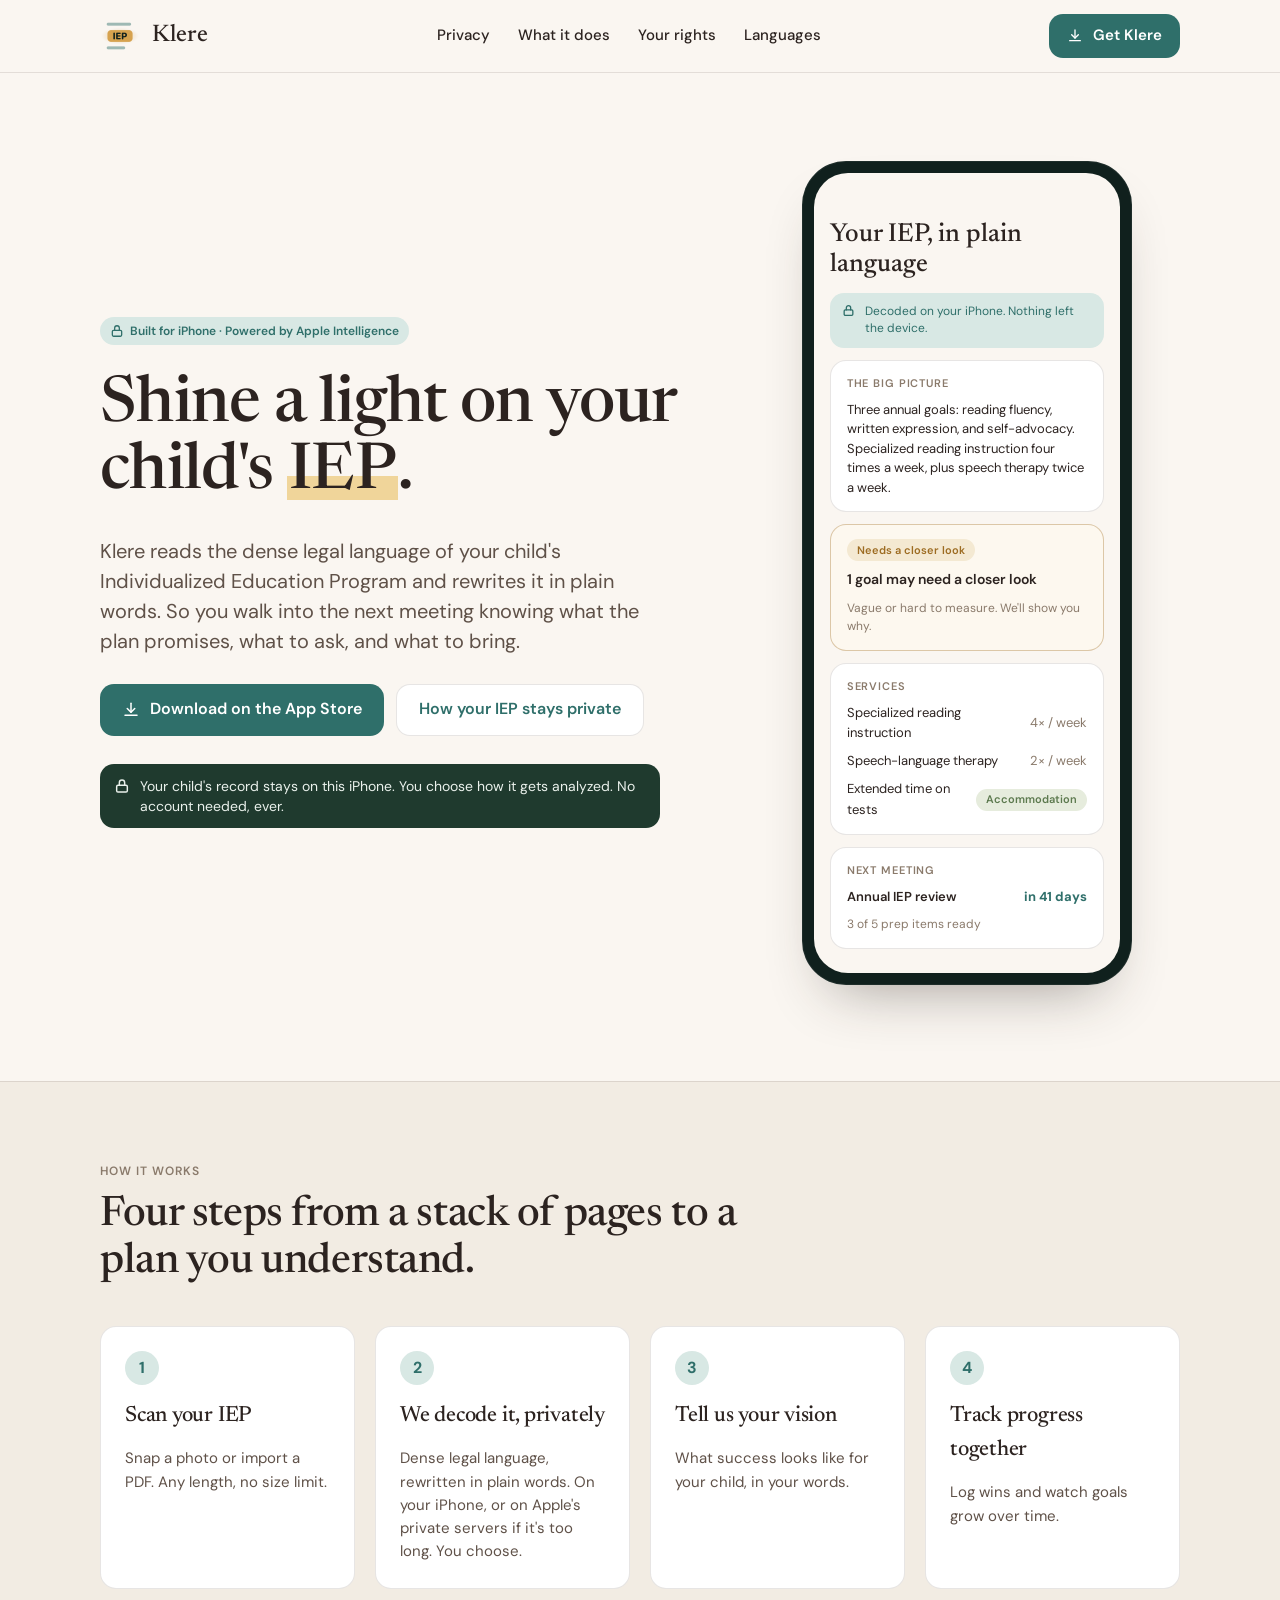
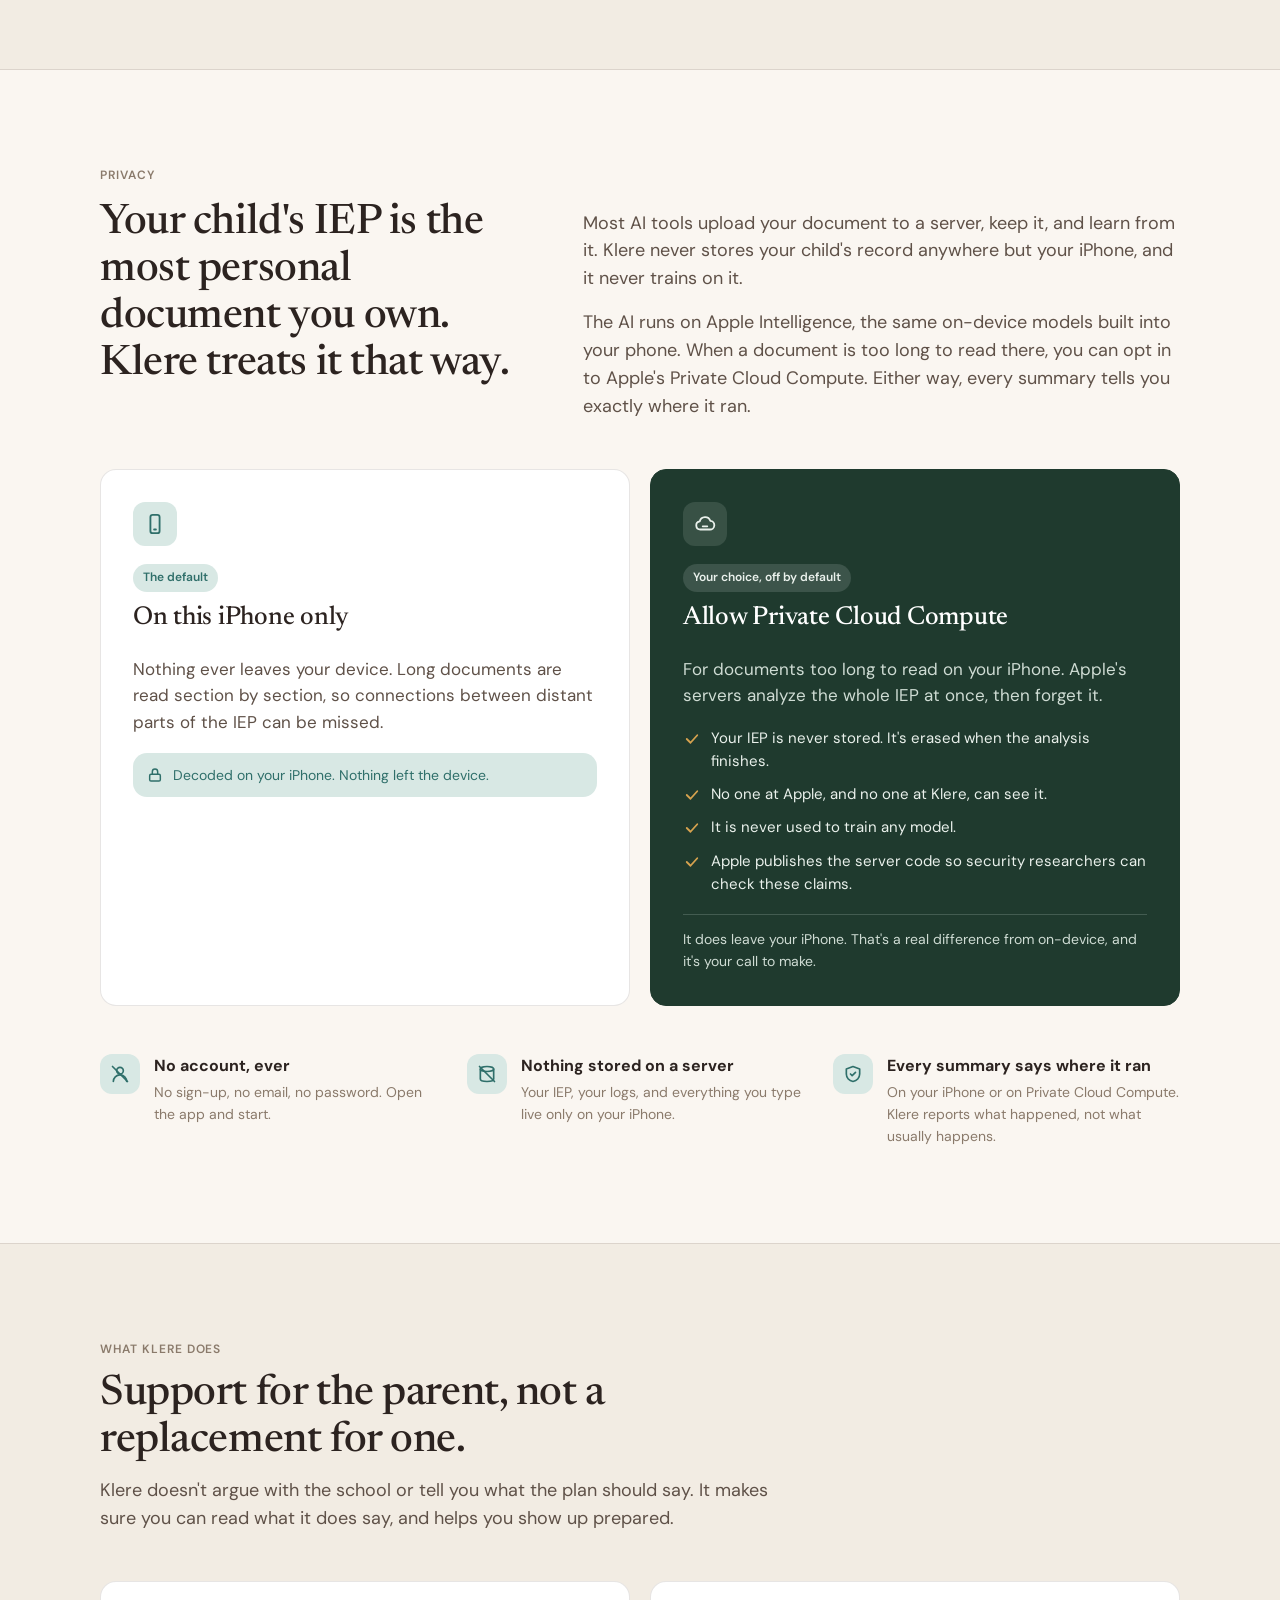
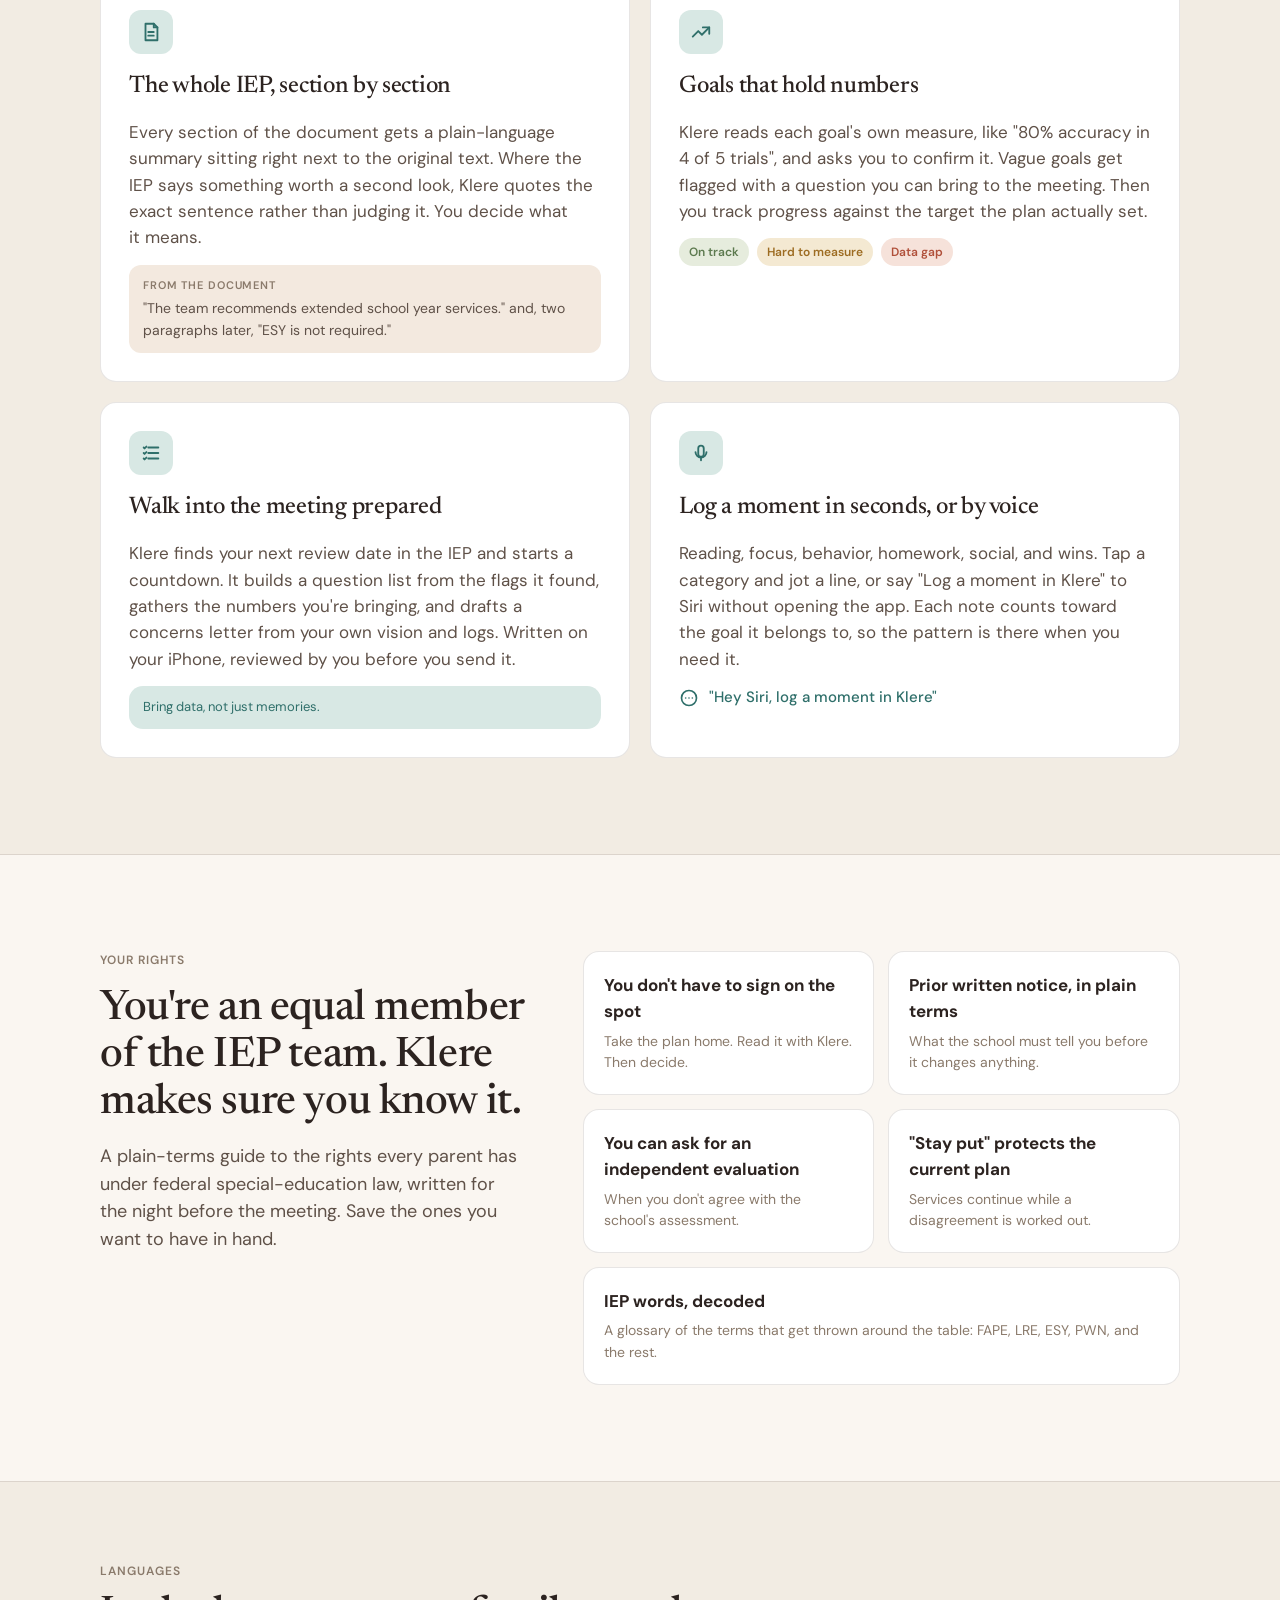
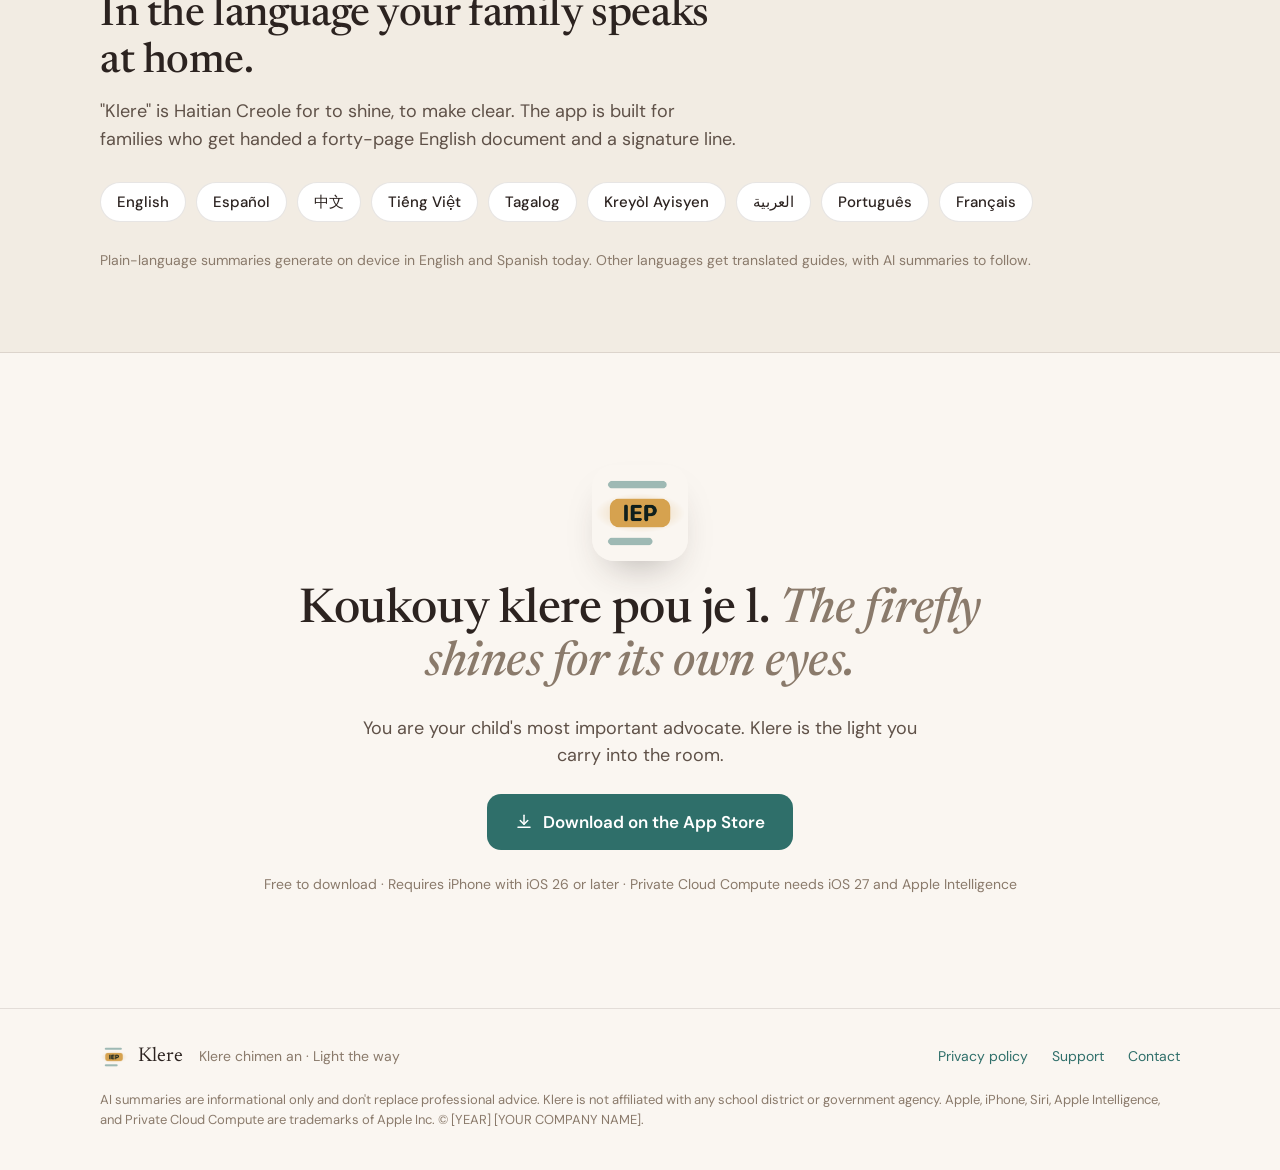
==== index.html @ d08fa784 "Klere landing page: static marketing site Desktop and phone layouts from the design canvas, built on" ====
<!doctype html>
<html lang="en">
<head>
  <meta charset="utf-8">
  <meta name="viewport" content="width=device-width, initial-scale=1">
  <title>Klere · Shine a light on your child's IEP</title>
  <meta name="description" content="Klere reads your child's IEP and rewrites it in plain words, privately, on your iPhone with Apple Intelligence. No account, nothing stored on a server.">
  <meta property="og:title" content="Klere · Shine a light on your child's IEP">
  <meta property="og:description" content="Your child's IEP in plain language, decoded privately on your iPhone.">
  <meta property="og:image" content="assets/klere-icon-1024.png">
  <link rel="icon" href="assets/klere-icon.png">
  <link rel="apple-touch-icon" href="assets/klere-icon-1024.png">
  <link rel="preconnect" href="https://fonts.googleapis.com">
  <link rel="preconnect" href="https://fonts.gstatic.com" crossorigin>
  <link rel="stylesheet" href="https://fonts.googleapis.com/css2?family=Newsreader:opsz,wght@6..72,400;6..72,500;6..72,600&family=DM+Sans:opsz,wght@9..40,400;9..40,500;9..40,600;9..40,700&display=swap">
  <link rel="stylesheet" href="styles.css">
</head>
<body>
<div style="background: #faf6f1; min-height: 100%;">

  <!-- NAV -->
  <header style="border-bottom: 1px solid rgba(58,45,35,0.12); background: #faf6f1;">
    <div class="wrap" style="display: flex; align-items: center; justify-content: space-between; height: 72px;">
      <div style="display: flex; align-items: center; gap: 12px;">
        <img src="assets/klere-icon.png" alt="Klere app icon" style="width: 40px; height: 40px; border-radius: 10px;">
        <span style="font-family: 'Newsreader', Georgia, serif; font-size: 24px; font-weight: 500; color: #2c2320;">Klere</span>
      </div>
      <nav class="nav-links">
        <a href="#privacy" style="color: #2c2320;">Privacy</a>
        <a href="#features" style="color: #2c2320;">What it does</a>
        <a href="#rights" style="color: #2c2320;">Your rights</a>
        <a href="#languages" style="color: #2c2320;">Languages</a>
      </nav>
      <a href="[APP STORE LINK]" class="btn btn-primary" style="height: 44px; padding: 0 18px; font-size: 15px;">
        <svg width="16" height="16" viewBox="0 0 24 24" fill="none" stroke="currentColor" stroke-width="2" stroke-linecap="round" stroke-linejoin="round"><path d="M12 3v12"></path><path d="M7 10l5 5 5-5"></path><path d="M4 19h16"></path></svg>
        Get Klere
      </a>
    </div>
  </header>

  <!-- HERO -->
  <section style="padding: 88px 0 96px;">
    <div class="wrap hero-grid">
      <div style="display: flex; flex-direction: column; gap: 28px;">
        <span class="chip chip-accent" style="align-self: flex-start;">
          <svg width="14" height="14" viewBox="0 0 24 24" fill="none" stroke="currentColor" stroke-width="2.2" stroke-linecap="round" stroke-linejoin="round"><rect x="4" y="11" width="16" height="10" rx="2"></rect><path d="M8 11V7a4 4 0 0 1 8 0v4"></path></svg>
          Built for iPhone · Powered by Apple Intelligence
        </span>
        <h1 class="hero-title" style="font-size: 64px; line-height: 1.05; color: #2c2320;">Shine a light on your child's <span class="hl">IEP</span>.</h1>
        <p style="font-size: 20px; line-height: 1.5; color: #5f5148; max-width: 560px;">Klere reads the dense legal language of your child's Individualized Education Program and rewrites it in plain words. So you walk into the next meeting knowing what the plan promises, what to ask, and what to bring.</p>
        <div class="hero-actions" style="display: flex; gap: 12px; align-items: center; flex-wrap: wrap;">
          <a href="[APP STORE LINK]" class="btn btn-primary">
            <svg width="18" height="18" viewBox="0 0 24 24" fill="none" stroke="currentColor" stroke-width="2" stroke-linecap="round" stroke-linejoin="round"><path d="M12 3v12"></path><path d="M7 10l5 5 5-5"></path><path d="M4 19h16"></path></svg>
            Download on the App Store
          </a>
          <a href="#privacy" class="btn btn-secondary">How your IEP stays private</a>
        </div>
        <div class="banner banner-solid" style="max-width: 560px;">
          <svg width="16" height="16" viewBox="0 0 24 24" fill="none" stroke="currentColor" stroke-width="2.2" stroke-linecap="round" stroke-linejoin="round" style="flex: none; margin-top: 2px;"><rect x="4" y="11" width="16" height="10" rx="2"></rect><path d="M8 11V7a4 4 0 0 1 8 0v4"></path></svg>
          <span>Your child's record stays on this iPhone. You choose how it gets analyzed. No account needed, ever.</span>
        </div>
      </div>

      <!-- Phone mock: the Summary screen -->
      <div style="display: flex; justify-content: center;">
        <div class="phone">
          <div class="screen">
            <div style="font-family: 'Newsreader', Georgia, serif; font-size: 26px; font-weight: 500; line-height: 1.15; color: #2c2320;">Your IEP, in plain language</div>
            <div class="banner banner-tint" style="font-size: 12px; padding: 10px 12px;">
              <svg width="13" height="13" viewBox="0 0 24 24" fill="none" stroke="currentColor" stroke-width="2.4" stroke-linecap="round" stroke-linejoin="round" style="flex: none; margin-top: 1px;"><rect x="4" y="11" width="16" height="10" rx="2"></rect><path d="M8 11V7a4 4 0 0 1 8 0v4"></path></svg>
              <span>Decoded on your iPhone. Nothing left the device.</span>
            </div>
            <div class="appcard">
              <div class="apphead">THE BIG PICTURE</div>
              <div style="font-size: 13px; line-height: 1.5; color: #2c2320;">Three annual goals: reading fluency, written expression, and self-advocacy. Specialized reading instruction four times a week, plus speech therapy twice a week.</div>
            </div>
            <div class="appcard" style="border-color: rgba(157,108,34,0.35); background: #fdf8ef;">
              <div style="display: flex; align-items: center; gap: 8px;">
                <span class="chip chip-warn" style="height: 22px; font-size: 11px;">Needs a closer look</span>
              </div>
              <div style="font-size: 14px; font-weight: 600; color: #2c2320;">1 goal may need a closer look</div>
              <div style="font-size: 12px; color: #8a7a6b;">Vague or hard to measure. We'll show you why.</div>
            </div>
            <div class="appcard">
              <div class="apphead">SERVICES</div>
              <div class="row"><span>Specialized reading instruction</span><span style="color: #8a7a6b; white-space: nowrap;">4× / week</span></div>
              <div class="row"><span>Speech-language therapy</span><span style="color: #8a7a6b; white-space: nowrap;">2× / week</span></div>
              <div class="row"><span>Extended time on tests</span><span class="chip chip-success" style="height: 22px; font-size: 11px;">Accommodation</span></div>
            </div>
            <div class="appcard">
              <div class="apphead">NEXT MEETING</div>
              <div class="row"><span style="font-weight: 600;">Annual IEP review</span><span style="font-family: 'DM Sans', sans-serif; font-weight: 700; color: #2f6f6a;">in 41 days</span></div>
              <div style="font-size: 12px; color: #8a7a6b;">3 of 5 prep items ready</div>
            </div>
          </div>
        </div>
      </div>
    </div>
  </section>

  <!-- HOW IT WORKS -->
  <section style="padding: 80px 0; background: #f2ece3; border-top: 1px solid rgba(58,45,35,0.12); border-bottom: 1px solid rgba(58,45,35,0.12);">
    <div class="wrap" style="display: flex; flex-direction: column; gap: 40px;">
      <div style="display: flex; flex-direction: column; gap: 12px; max-width: 640px;">
        <span class="eyebrow">How it works</span>
        <h2 class="section-title" style="font-size: 42px; line-height: 1.12;">Four steps from a stack of pages to a plan you understand.</h2>
      </div>
      <div class="grid-4">
        <div class="card" style="display: flex; flex-direction: column; gap: 14px;">
          <div style="width: 34px; height: 34px; border-radius: 999px; background: #d8e8e4; color: #2f6f6a; display: flex; align-items: center; justify-content: center; font-weight: 700; font-size: 16px;">1</div>
          <h3 style="font-size: 22px;">Scan your IEP</h3>
          <p style="font-size: 15px; color: #5f5148;">Snap a photo or import a PDF. Any length, no size limit.</p>
        </div>
        <div class="card" style="display: flex; flex-direction: column; gap: 14px;">
          <div style="width: 34px; height: 34px; border-radius: 999px; background: #d8e8e4; color: #2f6f6a; display: flex; align-items: center; justify-content: center; font-weight: 700; font-size: 16px;">2</div>
          <h3 style="font-size: 22px;">We decode it, privately</h3>
          <p style="font-size: 15px; color: #5f5148;">Dense legal language, rewritten in plain words. On your iPhone, or on Apple's private servers if it's too long. You choose.</p>
        </div>
        <div class="card" style="display: flex; flex-direction: column; gap: 14px;">
          <div style="width: 34px; height: 34px; border-radius: 999px; background: #d8e8e4; color: #2f6f6a; display: flex; align-items: center; justify-content: center; font-weight: 700; font-size: 16px;">3</div>
          <h3 style="font-size: 22px;">Tell us your vision</h3>
          <p style="font-size: 15px; color: #5f5148;">What success looks like for your child, in your words.</p>
        </div>
        <div class="card" style="display: flex; flex-direction: column; gap: 14px;">
          <div style="width: 34px; height: 34px; border-radius: 999px; background: #d8e8e4; color: #2f6f6a; display: flex; align-items: center; justify-content: center; font-weight: 700; font-size: 16px;">4</div>
          <h3 style="font-size: 22px;">Track progress together</h3>
          <p style="font-size: 15px; color: #5f5148;">Log wins and watch goals grow over time.</p>
        </div>
      </div>
    </div>
  </section>

  <!-- PRIVACY -->
  <section id="privacy" style="padding: 96px 0;">
    <div class="wrap" style="display: flex; flex-direction: column; gap: 48px;">
      <div class="split">
        <div style="display: flex; flex-direction: column; gap: 16px;">
          <span class="eyebrow">Privacy</span>
          <h2 class="section-title" style="font-size: 42px; line-height: 1.12;">Your child's IEP is the most personal document you own. Klere treats it that way.</h2>
        </div>
        <div style="display: flex; flex-direction: column; gap: 16px; font-size: 18px; color: #5f5148; padding-top: 44px;">
          <p>Most AI tools upload your document to a server, keep it, and learn from it. Klere never stores your child's record anywhere but your iPhone, and it never trains on it.</p>
          <p>The AI runs on Apple Intelligence, the same on-device models built into your phone. When a document is too long to read there, you can opt in to Apple's Private Cloud Compute. Either way, every summary tells you exactly where it ran.</p>
        </div>
      </div>

      <div class="grid-2">
        <div class="card" style="padding: 32px; display: flex; flex-direction: column; gap: 18px;">
          <div class="icon-tile">
            <svg width="22" height="22" viewBox="0 0 24 24" fill="none" stroke="currentColor" stroke-width="2" stroke-linecap="round" stroke-linejoin="round"><rect x="7" y="2" width="10" height="20" rx="2.5"></rect><path d="M11 18h2"></path></svg>
          </div>
          <div style="display: flex; flex-direction: column; gap: 6px;">
            <span class="chip chip-accent" style="align-self: flex-start;">The default</span>
            <h3 style="font-size: 26px;">On this iPhone only</h3>
          </div>
          <p style="color: #5f5148;">Nothing ever leaves your device. Long documents are read section by section, so connections between distant parts of the IEP can be missed.</p>
          <div class="banner banner-tint">
            <svg width="16" height="16" viewBox="0 0 24 24" fill="none" stroke="currentColor" stroke-width="2.2" stroke-linecap="round" stroke-linejoin="round" style="flex: none; margin-top: 2px;"><rect x="4" y="11" width="16" height="10" rx="2"></rect><path d="M8 11V7a4 4 0 0 1 8 0v4"></path></svg>
            <span>Decoded on your iPhone. Nothing left the device.</span>
          </div>
        </div>

        <div class="card" style="padding: 32px; display: flex; flex-direction: column; gap: 18px; background: #1f3a2e; border-color: #1f3a2e; color: #eaf1ec;">
          <div class="icon-tile" style="background: rgba(234,241,236,0.12); color: #eaf1ec;">
            <svg width="22" height="22" viewBox="0 0 24 24" fill="none" stroke="currentColor" stroke-width="2" stroke-linecap="round" stroke-linejoin="round"><path d="M7 18a4.5 4.5 0 0 1-.7-8.95A6 6 0 0 1 17.8 8.5 4 4 0 0 1 17 18H7z"></path><path d="M9.5 14.5h5"></path></svg>
          </div>
          <div style="display: flex; flex-direction: column; gap: 6px;">
            <span class="chip" style="align-self: flex-start; background: rgba(234,241,236,0.14); color: #eaf1ec;">Your choice, off by default</span>
            <h3 style="font-size: 26px; color: #ffffff;">Allow Private Cloud Compute</h3>
          </div>
          <p style="color: #cfdcd4;">For documents too long to read on your iPhone. Apple's servers analyze the whole IEP at once, then forget it.</p>
          <ul style="margin: 0; padding: 0; list-style: none; display: flex; flex-direction: column; gap: 10px; font-size: 15px; color: #eaf1ec;">
            <li style="display: flex; gap: 10px; align-items: flex-start;"><svg width="18" height="18" viewBox="0 0 24 24" fill="none" stroke="#d6a24f" stroke-width="2.4" stroke-linecap="round" stroke-linejoin="round" style="flex: none; margin-top: 3px;"><path d="M5 12l5 5 9-10"></path></svg><span>Your IEP is never stored. It's erased when the analysis finishes.</span></li>
            <li style="display: flex; gap: 10px; align-items: flex-start;"><svg width="18" height="18" viewBox="0 0 24 24" fill="none" stroke="#d6a24f" stroke-width="2.4" stroke-linecap="round" stroke-linejoin="round" style="flex: none; margin-top: 3px;"><path d="M5 12l5 5 9-10"></path></svg><span>No one at Apple, and no one at Klere, can see it.</span></li>
            <li style="display: flex; gap: 10px; align-items: flex-start;"><svg width="18" height="18" viewBox="0 0 24 24" fill="none" stroke="#d6a24f" stroke-width="2.4" stroke-linecap="round" stroke-linejoin="round" style="flex: none; margin-top: 3px;"><path d="M5 12l5 5 9-10"></path></svg><span>It is never used to train any model.</span></li>
            <li style="display: flex; gap: 10px; align-items: flex-start;"><svg width="18" height="18" viewBox="0 0 24 24" fill="none" stroke="#d6a24f" stroke-width="2.4" stroke-linecap="round" stroke-linejoin="round" style="flex: none; margin-top: 3px;"><path d="M5 12l5 5 9-10"></path></svg><span>Apple publishes the server code so security researchers can check these claims.</span></li>
          </ul>
          <p style="font-size: 14px; color: #cfdcd4; border-top: 1px solid rgba(234,241,236,0.18); padding-top: 14px;">It does leave your iPhone. That's a real difference from on-device, and it's your call to make.</p>
        </div>
      </div>

      <div class="grid-3">
        <div style="display: flex; gap: 14px; align-items: flex-start;">
          <div class="icon-tile" style="width: 40px; height: 40px;">
            <svg width="20" height="20" viewBox="0 0 24 24" fill="none" stroke="currentColor" stroke-width="2" stroke-linecap="round" stroke-linejoin="round"><circle cx="12" cy="8" r="4"></circle><path d="M4 21a8 8 0 0 1 16 0"></path><path d="M3 3l18 18"></path></svg>
          </div>
          <div style="display: flex; flex-direction: column; gap: 4px;">
            <strong style="font-size: 16px;">No account, ever</strong>
            <span class="fine">No sign-up, no email, no password. Open the app and start.</span>
          </div>
        </div>
        <div style="display: flex; gap: 14px; align-items: flex-start;">
          <div class="icon-tile" style="width: 40px; height: 40px;">
            <svg width="20" height="20" viewBox="0 0 24 24" fill="none" stroke="currentColor" stroke-width="2" stroke-linecap="round" stroke-linejoin="round"><ellipse cx="12" cy="6" rx="8" ry="3"></ellipse><path d="M4 6v12c0 1.7 3.6 3 8 3s8-1.3 8-3V6"></path><path d="M3 3l18 18"></path></svg>
          </div>
          <div style="display: flex; flex-direction: column; gap: 4px;">
            <strong style="font-size: 16px;">Nothing stored on a server</strong>
            <span class="fine">Your IEP, your logs, and everything you type live only on your iPhone.</span>
          </div>
        </div>
        <div style="display: flex; gap: 14px; align-items: flex-start;">
          <div class="icon-tile" style="width: 40px; height: 40px;">
            <svg width="20" height="20" viewBox="0 0 24 24" fill="none" stroke="currentColor" stroke-width="2" stroke-linecap="round" stroke-linejoin="round"><path d="M12 3l8 3v6c0 4.5-3.5 8-8 9-4.5-1-8-4.5-8-9V6l8-3z"></path><path d="M9 12l2 2 4-4"></path></svg>
          </div>
          <div style="display: flex; flex-direction: column; gap: 4px;">
            <strong style="font-size: 16px;">Every summary says where it ran</strong>
            <span class="fine">On your iPhone or on Private Cloud Compute. Klere reports what happened, not what usually happens.</span>
          </div>
        </div>
      </div>
    </div>
  </section>

  <!-- FEATURES -->
  <section id="features" style="padding: 96px 0; background: #f2ece3; border-top: 1px solid rgba(58,45,35,0.12); border-bottom: 1px solid rgba(58,45,35,0.12);">
    <div class="wrap" style="display: flex; flex-direction: column; gap: 48px;">
      <div style="display: flex; flex-direction: column; gap: 12px; max-width: 680px;">
        <span class="eyebrow">What Klere does</span>
        <h2 class="section-title" style="font-size: 42px; line-height: 1.12;">Support for the parent, not a replacement for one.</h2>
        <p style="font-size: 18px; color: #5f5148;">Klere doesn't argue with the school or tell you what the plan should say. It makes sure you can read what it does say, and helps you show up prepared.</p>
      </div>

      <div class="grid-2">
        <div class="card" style="padding: 28px; display: flex; flex-direction: column; gap: 14px;">
          <div class="icon-tile">
            <svg width="22" height="22" viewBox="0 0 24 24" fill="none" stroke="currentColor" stroke-width="2" stroke-linecap="round" stroke-linejoin="round"><path d="M6 3h9l4 4v14H6z"></path><path d="M15 3v4h4"></path><path d="M9 12h6"></path><path d="M9 16h6"></path></svg>
          </div>
          <h3 style="font-size: 24px;">The whole IEP, section by section</h3>
          <p style="color: #5f5148;">Every section of the document gets a plain-language summary sitting right next to the original text. Where the IEP says something worth a second look, Klere quotes the exact sentence rather than judging it. You decide what it means.</p>
          <div style="background: #f3e9df; border-radius: 12px; padding: 12px 14px; font-size: 14px; color: #5f5148; border-left: 0;">
            <span class="apphead" style="display: block; margin-bottom: 4px;">FROM THE DOCUMENT</span>
            "The team recommends extended school year services." and, two paragraphs later, "ESY is not required."
          </div>
        </div>

        <div class="card" style="padding: 28px; display: flex; flex-direction: column; gap: 14px;">
          <div class="icon-tile">
            <svg width="22" height="22" viewBox="0 0 24 24" fill="none" stroke="currentColor" stroke-width="2" stroke-linecap="round" stroke-linejoin="round"><path d="M3 17l6-6 4 4 8-8"></path><path d="M14 7h7v7"></path></svg>
          </div>
          <h3 style="font-size: 24px;">Goals that hold numbers</h3>
          <p style="color: #5f5148;">Klere reads each goal's own measure, like "80% accuracy in 4 of 5 trials", and asks you to confirm it. Vague goals get flagged with a question you can bring to the meeting. Then you track progress against the target the plan actually set.</p>
          <div style="display: flex; gap: 8px; flex-wrap: wrap;">
            <span class="chip chip-success">On track</span>
            <span class="chip chip-warn">Hard to measure</span>
            <span class="chip" style="background: #f6e2da; color: #b0503a;">Data gap</span>
          </div>
        </div>

        <div class="card" style="padding: 28px; display: flex; flex-direction: column; gap: 14px;">
          <div class="icon-tile">
            <svg width="22" height="22" viewBox="0 0 24 24" fill="none" stroke="currentColor" stroke-width="2" stroke-linecap="round" stroke-linejoin="round"><path d="M9 6h11"></path><path d="M9 12h11"></path><path d="M9 18h11"></path><path d="M4 6l1 1 2-2"></path><path d="M4 12l1 1 2-2"></path><path d="M4 18l1 1 2-2"></path></svg>
          </div>
          <h3 style="font-size: 24px;">Walk into the meeting prepared</h3>
          <p style="color: #5f5148;">Klere finds your next review date in the IEP and starts a countdown. It builds a question list from the flags it found, gathers the numbers you're bringing, and drafts a concerns letter from your own vision and logs. Written on your iPhone, reviewed by you before you send it.</p>
          <div class="banner banner-tint" style="font-size: 13px;">Bring data, not just memories.</div>
        </div>

        <div class="card" style="padding: 28px; display: flex; flex-direction: column; gap: 14px;">
          <div class="icon-tile">
            <svg width="22" height="22" viewBox="0 0 24 24" fill="none" stroke="currentColor" stroke-width="2" stroke-linecap="round" stroke-linejoin="round"><path d="M12 4a3 3 0 0 0-3 3v6a3 3 0 0 0 6 0V7a3 3 0 0 0-3-3z"></path><path d="M6 11a6 6 0 0 0 12 0"></path><path d="M12 17v3"></path></svg>
          </div>
          <h3 style="font-size: 24px;">Log a moment in seconds, or by voice</h3>
          <p style="color: #5f5148;">Reading, focus, behavior, homework, social, and wins. Tap a category and jot a line, or say "Log a moment in Klere" to Siri without opening the app. Each note counts toward the goal it belongs to, so the pattern is there when you need it.</p>
          <div style="display: flex; align-items: center; gap: 10px; font-size: 15px; font-weight: 500; color: #2f6f6a;">
            <svg width="20" height="20" viewBox="0 0 24 24" fill="none" stroke="currentColor" stroke-width="2" stroke-linecap="round" stroke-linejoin="round"><circle cx="12" cy="12" r="9"></circle><path d="M8 12h.01"></path><path d="M12 12h.01"></path><path d="M16 12h.01"></path></svg>
            "Hey Siri, log a moment in Klere"
          </div>
        </div>
      </div>
    </div>
  </section>

  <!-- RIGHTS -->
  <section id="rights" style="padding: 96px 0;">
    <div class="wrap split">
      <div style="display: flex; flex-direction: column; gap: 16px;">
        <span class="eyebrow">Your rights</span>
        <h2 class="section-title" style="font-size: 42px; line-height: 1.12;">You're an equal member of the IEP team. Klere makes sure you know it.</h2>
        <p style="font-size: 18px; color: #5f5148;">A plain-terms guide to the rights every parent has under federal special-education law, written for the night before the meeting. Save the ones you want to have in hand.</p>
      </div>
      <div class="grid-2" style="gap: 14px;">
        <div class="card" style="padding: 20px; display: flex; flex-direction: column; gap: 6px;">
          <strong style="font-size: 17px;">You don't have to sign on the spot</strong>
          <span class="fine">Take the plan home. Read it with Klere. Then decide.</span>
        </div>
        <div class="card" style="padding: 20px; display: flex; flex-direction: column; gap: 6px;">
          <strong style="font-size: 17px;">Prior written notice, in plain terms</strong>
          <span class="fine">What the school must tell you before it changes anything.</span>
        </div>
        <div class="card" style="padding: 20px; display: flex; flex-direction: column; gap: 6px;">
          <strong style="font-size: 17px;">You can ask for an independent evaluation</strong>
          <span class="fine">When you don't agree with the school's assessment.</span>
        </div>
        <div class="card" style="padding: 20px; display: flex; flex-direction: column; gap: 6px;">
          <strong style="font-size: 17px;">"Stay put" protects the current plan</strong>
          <span class="fine">Services continue while a disagreement is worked out.</span>
        </div>
        <div class="card" style="padding: 20px; display: flex; flex-direction: column; gap: 6px; grid-column: 1 / -1;">
          <strong style="font-size: 17px;">IEP words, decoded</strong>
          <span class="fine">A glossary of the terms that get thrown around the table: FAPE, LRE, ESY, PWN, and the rest.</span>
        </div>
      </div>
    </div>
  </section>

  <!-- LANGUAGES -->
  <section id="languages" style="padding: 80px 0; background: #f2ece3; border-top: 1px solid rgba(58,45,35,0.12); border-bottom: 1px solid rgba(58,45,35,0.12);">
    <div class="wrap" style="display: flex; flex-direction: column; gap: 28px;">
      <div style="display: flex; flex-direction: column; gap: 12px; max-width: 640px;">
        <span class="eyebrow">Languages</span>
        <h2 class="section-title" style="font-size: 42px; line-height: 1.12;">In the language your family speaks at home.</h2>
        <p style="font-size: 18px; color: #5f5148;">"Klere" is Haitian Creole for to shine, to make clear. The app is built for families who get handed a forty-page English document and a signature line.</p>
      </div>
      <div style="display: flex; flex-wrap: wrap; gap: 10px;">
        <span class="lang">English</span>
        <span class="lang">Español</span>
        <span class="lang">中文</span>
        <span class="lang">Tiếng Việt</span>
        <span class="lang">Tagalog</span>
        <span class="lang">Kreyòl Ayisyen</span>
        <span class="lang">العربية</span>
        <span class="lang">Português</span>
        <span class="lang">Français</span>
      </div>
      <p class="fine">Plain-language summaries generate on device in English and Spanish today. Other languages get translated guides, with AI summaries to follow.</p>
    </div>
  </section>

  <!-- FINAL CTA -->
  <section style="padding: 112px 0;">
    <div class="wrap" style="display: flex; flex-direction: column; align-items: center; text-align: center; gap: 24px;">
      <img src="assets/klere-icon.png" alt="Klere app icon" style="width: 96px; height: 96px; border-radius: 22px; box-shadow: 0 20px 40px -20px rgba(44,35,32,0.4);">
      <h2 style="font-size: 48px; line-height: 1.1; max-width: 720px;">Koukouy klere pou je l. <span style="color: #8a7a6b; font-style: italic;">The firefly shines for its own eyes.</span></h2>
      <p style="font-size: 18px; color: #5f5148; max-width: 560px;">You are your child's most important advocate. Klere is the light you carry into the room.</p>
      <a href="[APP STORE LINK]" class="btn btn-primary" style="height: 56px; padding: 0 28px; font-size: 17px;">
        <svg width="18" height="18" viewBox="0 0 24 24" fill="none" stroke="currentColor" stroke-width="2" stroke-linecap="round" stroke-linejoin="round"><path d="M12 3v12"></path><path d="M7 10l5 5 5-5"></path><path d="M4 19h16"></path></svg>
        Download on the App Store
      </a>
      <p class="fine">Free to download · Requires iPhone with iOS 26 or later · Private Cloud Compute needs iOS 27 and Apple Intelligence</p>
    </div>
  </section>

  <!-- FOOTER -->
  <footer style="border-top: 1px solid rgba(58,45,35,0.12); padding: 32px 0 40px;">
    <div class="wrap" style="display: flex; flex-direction: column; gap: 18px;">
      <div style="display: flex; justify-content: space-between; align-items: center; gap: 20px; flex-wrap: wrap;">
        <div style="display: flex; align-items: center; gap: 10px;">
          <img src="assets/klere-icon.png" alt="" style="width: 28px; height: 28px; border-radius: 7px;">
          <span style="font-family: 'Newsreader', Georgia, serif; font-size: 20px;">Klere</span>
          <span class="fine" style="margin-left: 6px;">Klere chimen an · Light the way</span>
        </div>
        <div class="footer-links">
          <a href="[PRIVACY POLICY URL]">Privacy policy</a>
          <a href="[SUPPORT URL]">Support</a>
          <a href="[CONTACT EMAIL]">Contact</a>
        </div>
      </div>
      <p class="fine" style="font-size: 13px;">AI summaries are informational only and don't replace professional advice. Klere is not affiliated with any school district or government agency. Apple, iPhone, Siri, Apple Intelligence, and Private Cloud Compute are trademarks of Apple Inc. © [YEAR] [YOUR COMPANY NAME].</p>
    </div>
  </footer>

</div>
</body>
</html>
---- styles.css ----
* { box-sizing: border-box; }
body { margin: 0; background: #faf6f1; color: #2c2320; font-family: "DM Sans", "Helvetica Neue", Helvetica, Arial, sans-serif; font-size: 17px; line-height: 1.55; -webkit-font-smoothing: antialiased; }
a { color: #2f6f6a; text-decoration: none; }
a:hover { color: #204f4b; }
h1, h2, h3 { margin: 0; font-family: "Newsreader", Georgia, "Times New Roman", serif; font-weight: 500; letter-spacing: -0.01em; text-wrap: pretty; }
p { margin: 0; text-wrap: pretty; }
.wrap { width: 100%; max-width: 1160px; margin: 0 auto; padding: 0 40px; }
.eyebrow { font-size: 12px; font-weight: 600; letter-spacing: 0.08em; text-transform: uppercase; color: #8a7a6b; }
.btn { display: inline-flex; align-items: center; justify-content: center; gap: 10px; height: 52px; padding: 0 22px; border-radius: 14px; font-weight: 600; font-size: 16px; white-space: nowrap; }
.btn-primary { background: #2f6f6a; color: #ffffff; }
.btn-primary:hover { background: #204f4b; color: #ffffff; }
.btn-secondary { background: #ffffff; color: #2f6f6a; border: 1px solid rgba(58,45,35,0.12); }
.card { background: #ffffff; border: 1px solid rgba(58,45,35,0.12); border-radius: 16px; padding: 24px; }
.chip { display: inline-flex; align-items: center; gap: 6px; height: 28px; padding: 0 10px; border-radius: 999px; font-size: 12px; font-weight: 600; }
.chip-accent { background: #d8e8e4; color: #2f6f6a; }
.chip-warn { background: #f4e9d2; color: #9d6c22; }
.chip-success { background: #e6ecdd; color: #5d7a4f; }
.banner { display: flex; align-items: flex-start; gap: 10px; padding: 12px 14px; border-radius: 14px; font-size: 14px; line-height: 1.45; }
.banner-solid { background: #1f3a2e; color: #eaf1ec; }
.banner-tint { background: #d8e8e4; color: #2f6f6a; }
.icon-tile { width: 44px; height: 44px; border-radius: 12px; background: #d8e8e4; color: #2f6f6a; display: flex; align-items: center; justify-content: center; flex: none; }
.grid-2 { display: grid; grid-template-columns: repeat(2, minmax(0, 1fr)); gap: 20px; }
.grid-3 { display: grid; grid-template-columns: repeat(3, minmax(0, 1fr)); gap: 20px; }
.grid-4 { display: grid; grid-template-columns: repeat(4, minmax(0, 1fr)); gap: 20px; }
.hero-grid { display: grid; grid-template-columns: minmax(0, 7fr) minmax(0, 5fr); gap: 56px; align-items: center; }
.split { display: grid; grid-template-columns: minmax(0, 5fr) minmax(0, 7fr); gap: 56px; align-items: start; }
.nav-links { display: flex; gap: 28px; align-items: center; font-size: 15px; font-weight: 500; color: #2c2320; }
.hl { background: linear-gradient(transparent 55%, #f0d59a 55%, #f0d59a 92%, transparent 92%); padding: 0 2px; }
.phone { width: 330px; border-radius: 44px; background: #10201d; padding: 12px; box-shadow: 0 30px 60px -30px rgba(44,35,32,0.45), 0 0 0 1px rgba(255,255,255,0.06) inset; }
.screen { background: #faf6f1; border-radius: 34px; padding: 48px 16px 24px; display: flex; flex-direction: column; gap: 12px; min-height: 640px; }
.appcard { background: #ffffff; border: 1px solid rgba(58,45,35,0.12); border-radius: 16px; padding: 14px 16px; display: flex; flex-direction: column; gap: 8px; }
.apphead { font-size: 11px; font-weight: 600; letter-spacing: 0.08em; color: #8a7a6b; }
.row { display: flex; justify-content: space-between; align-items: center; font-size: 13px; gap: 8px; }
.fine { font-size: 14px; color: #8a7a6b; }
.footer-links { display: flex; gap: 24px; flex-wrap: wrap; font-size: 14px; }
.lang { display: inline-flex; align-items: center; height: 40px; padding: 0 16px; border-radius: 999px; background: #ffffff; border: 1px solid rgba(58,45,35,0.12); font-size: 15px; font-weight: 500; }
@media (max-width: 900px) {
  .wrap { padding: 0 20px; }
  .hero-grid, .split, .grid-2, .grid-3, .grid-4 { grid-template-columns: minmax(0, 1fr); }
  .hero-grid { gap: 40px; }
  .nav-links { display: none; }
  .phone { width: 300px; }
  .hero-title { font-size: 44px !important; }
  .section-title { font-size: 34px !important; }
  .hero-actions { flex-direction: column; align-items: stretch !important; }
  .hero-actions .btn { width: 100%; }
}
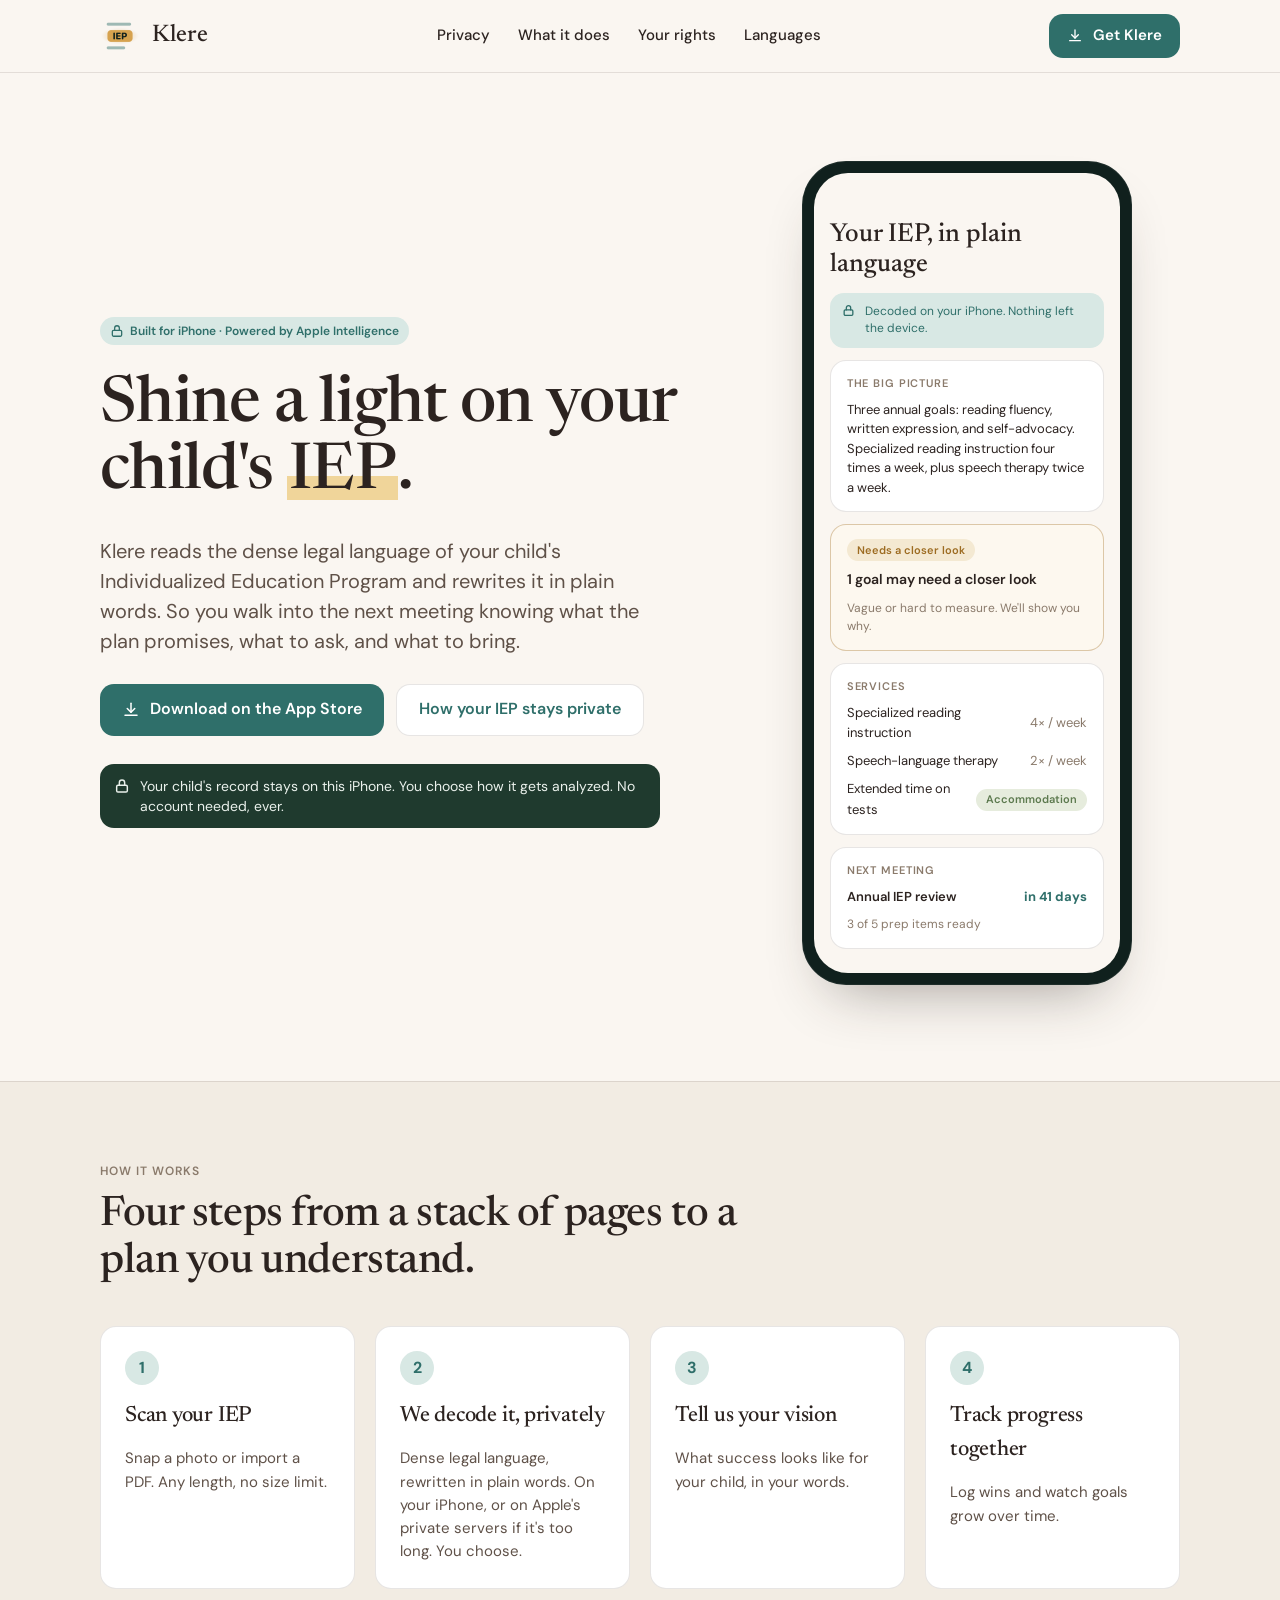
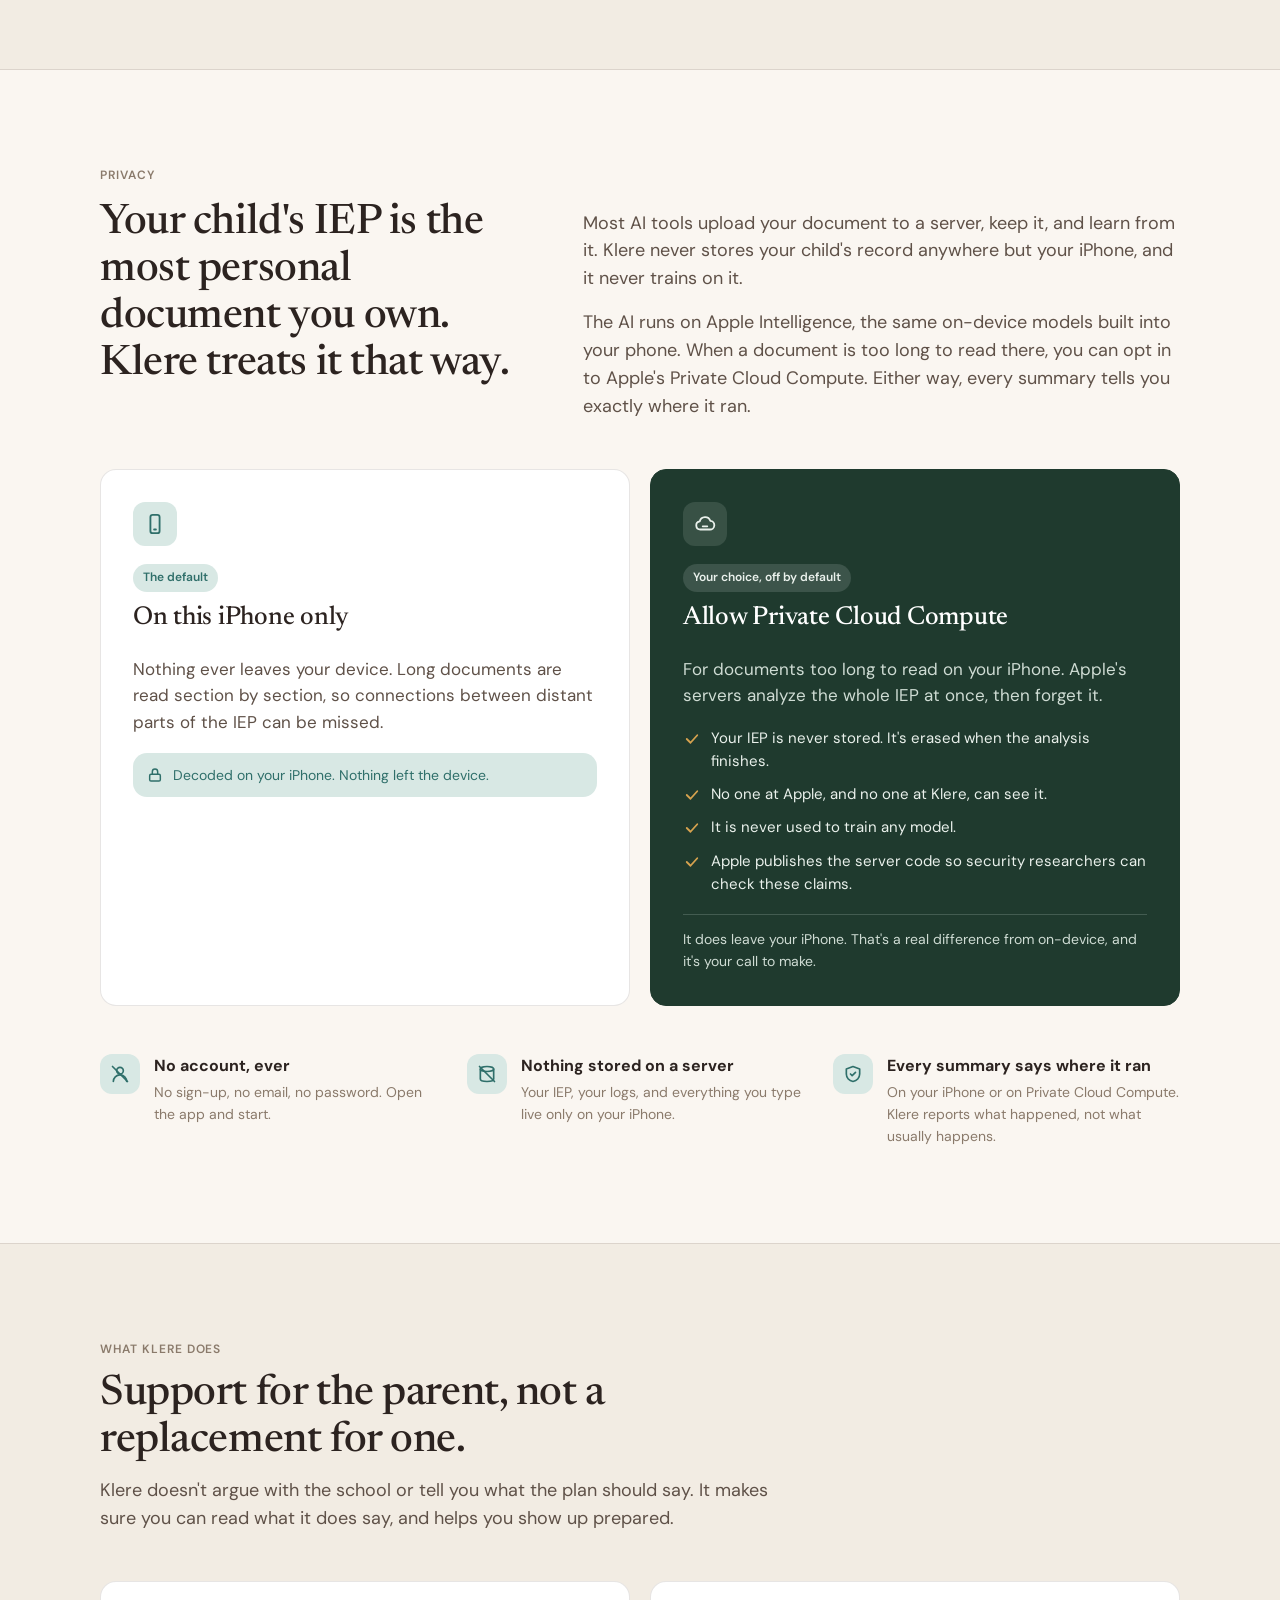
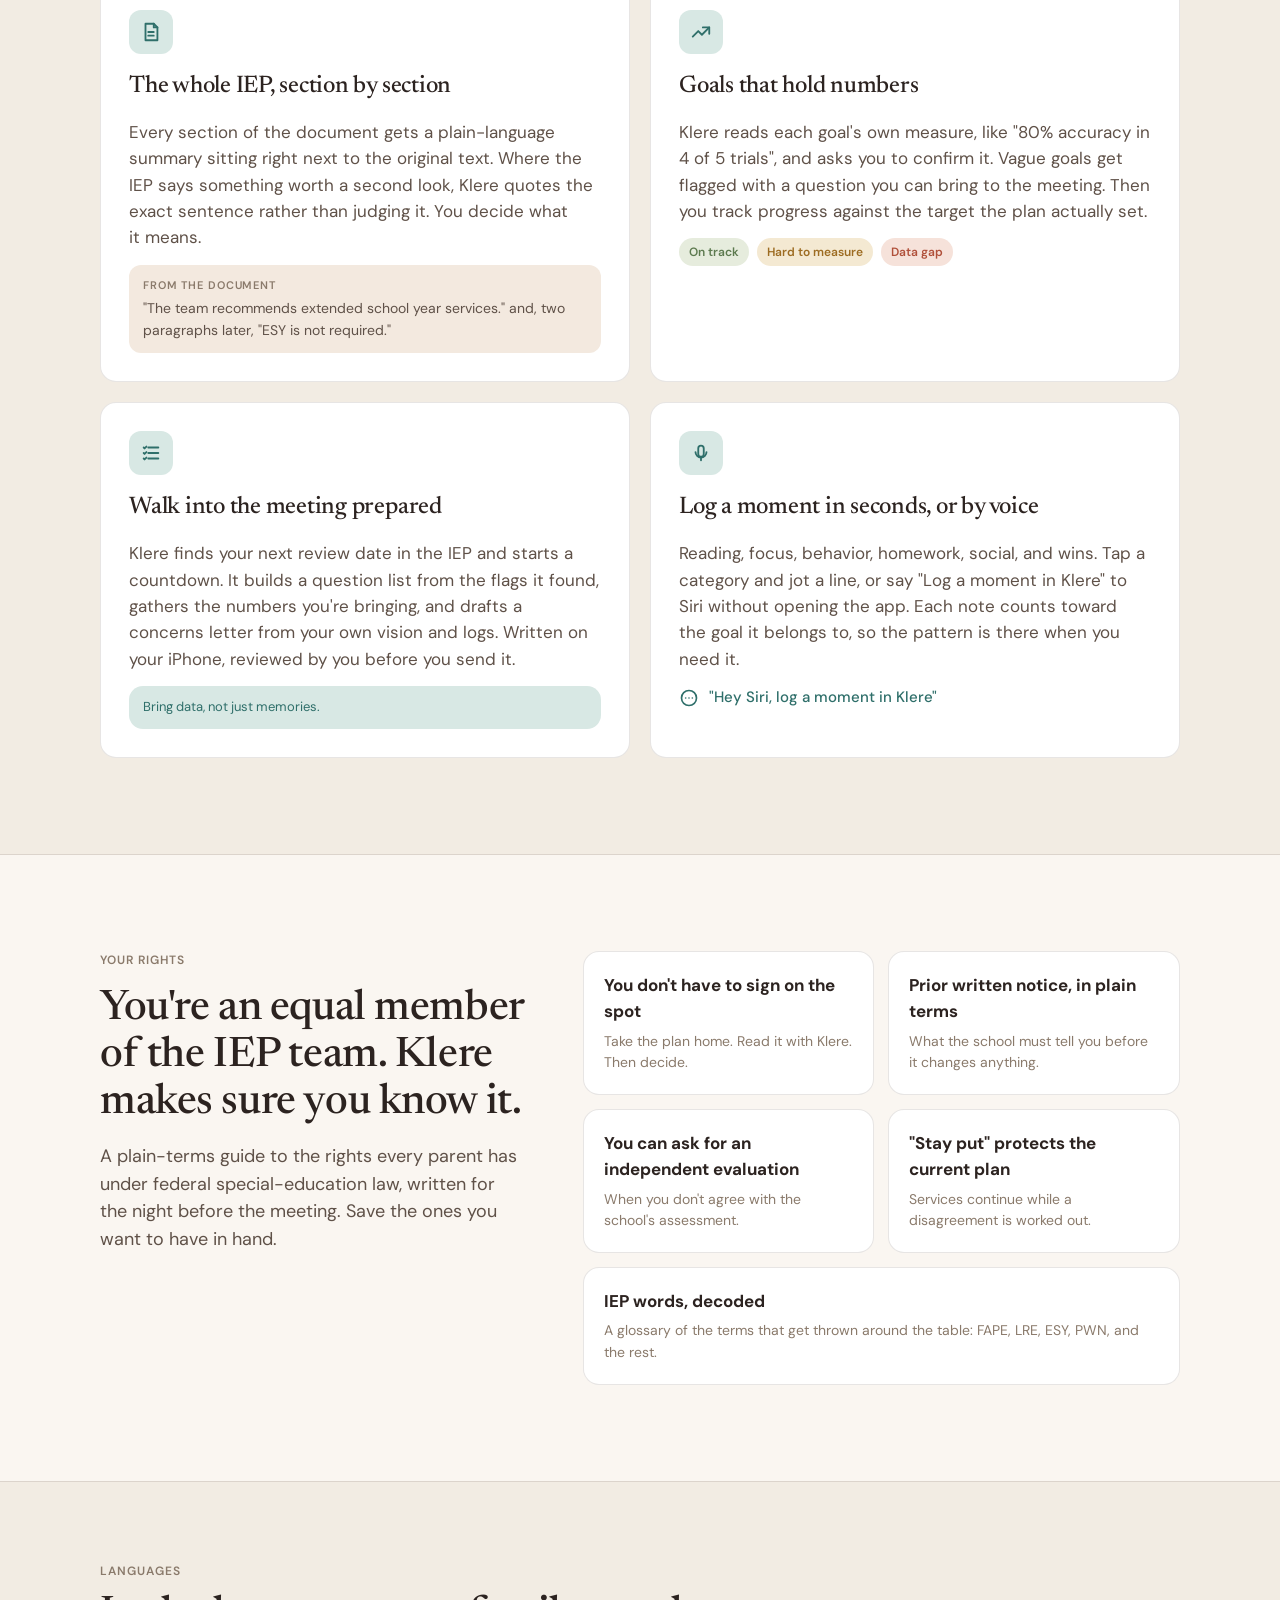
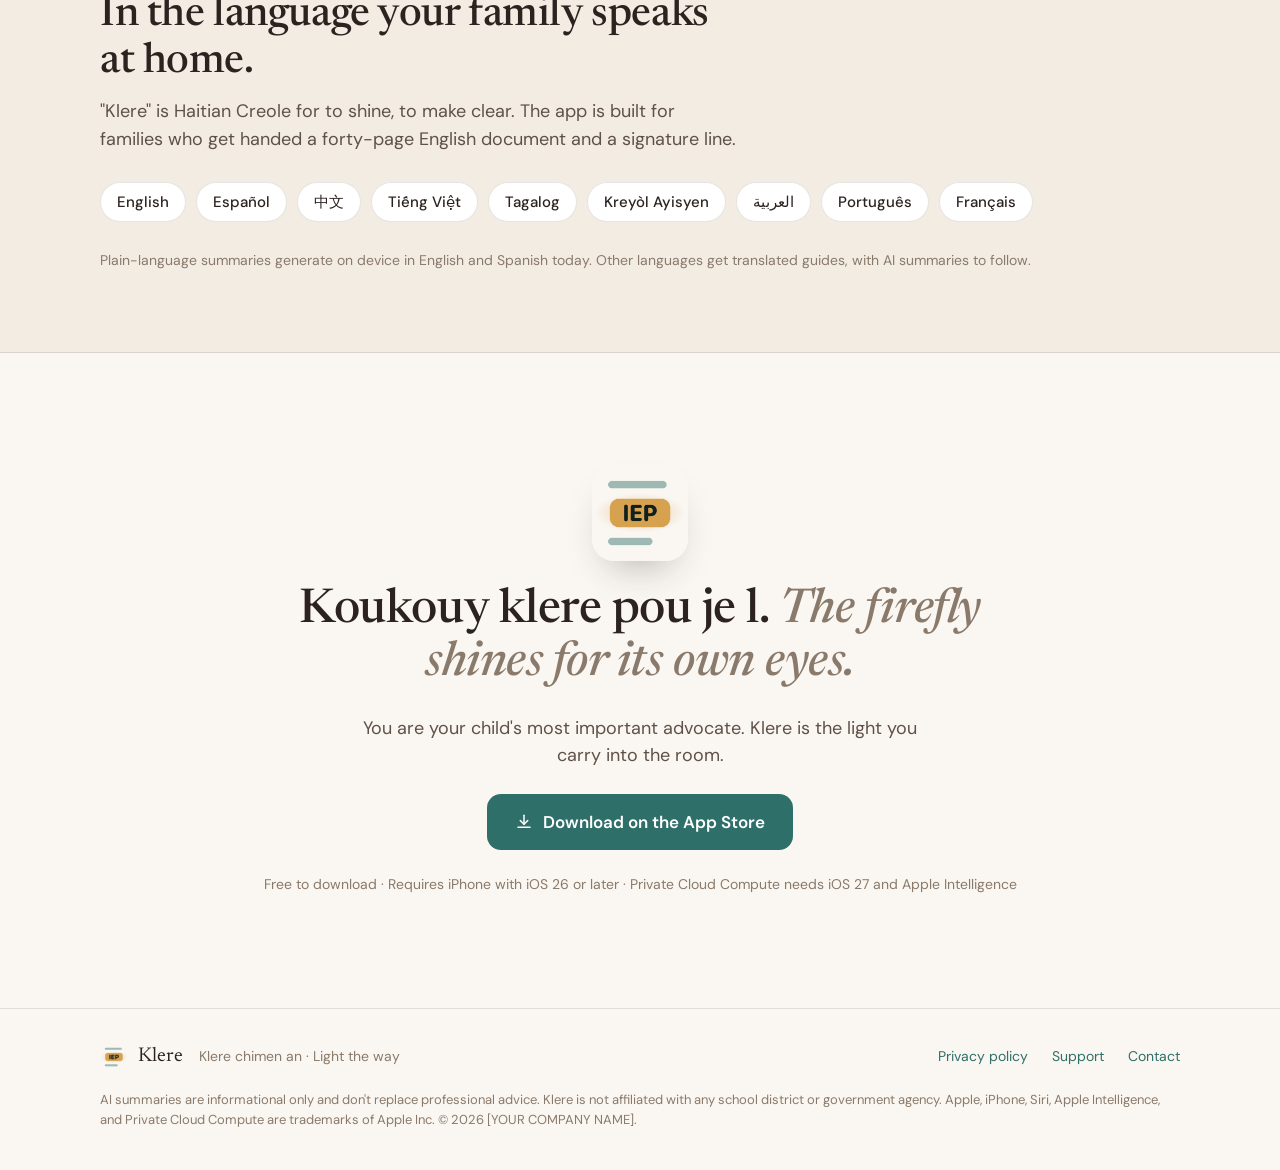
==== commit 48bbdd4f: "Add privacy policy and support pages Both are grounded in what the app actually does: on-device stor" ====
--- a/index.html
+++ b/index.html
@@ -350,12 +350,12 @@
           <span class="fine" style="margin-left: 6px;">Klere chimen an · Light the way</span>
         </div>
         <div class="footer-links">
-          <a href="[PRIVACY POLICY URL]">Privacy policy</a>
-          <a href="[SUPPORT URL]">Support</a>
-          <a href="[CONTACT EMAIL]">Contact</a>
-        </div>
-      </div>
-      <p class="fine" style="font-size: 13px;">AI summaries are informational only and don't replace professional advice. Klere is not affiliated with any school district or government agency. Apple, iPhone, Siri, Apple Intelligence, and Private Cloud Compute are trademarks of Apple Inc. © [YEAR] [YOUR COMPANY NAME].</p>
+          <a href="privacy.html">Privacy policy</a>
+          <a href="support.html">Support</a>
+          <a href="mailto:marc@digimarktech.com?subject=Klere">Contact</a>
+        </div>
+      </div>
+      <p class="fine" style="font-size: 13px;">AI summaries are informational only and don't replace professional advice. Klere is not affiliated with any school district or government agency. Apple, iPhone, Siri, Apple Intelligence, and Private Cloud Compute are trademarks of Apple Inc. © 2026 [YOUR COMPANY NAME].</p>
     </div>
   </footer>
 
--- a/styles.css
+++ b/styles.css
@@ -46,3 +46,21 @@
   .hero-actions .btn { width: 100%; }
 }
   
+
+/* Long-form pages (privacy, support) */
+.prose { max-width: 760px; padding-top: 64px; padding-bottom: 96px; display: flex; flex-direction: column; gap: 18px; }
+.prose h1 { font-size: 44px; line-height: 1.1; margin-bottom: 4px; }
+.prose h2 { font-size: 30px; line-height: 1.15; margin-top: 28px; }
+.prose h3 { font-size: 20px; line-height: 1.3; margin-top: 8px; font-family: "DM Sans", "Helvetica Neue", Helvetica, Arial, sans-serif; font-weight: 600; }
+.prose p, .prose li { color: #3f3530; }
+.prose ul { margin: 0; padding-left: 22px; display: flex; flex-direction: column; gap: 8px; }
+.prose a { text-decoration: underline; text-underline-offset: 3px; }
+.prose a.btn { text-decoration: none; }
+.prose .summary { background: #1f3a2e; color: #eaf1ec; border-radius: 16px; padding: 24px 28px; display: flex; flex-direction: column; gap: 12px; margin: 8px 0 16px; }
+.prose .summary strong { font-size: 13px; letter-spacing: 0.08em; text-transform: uppercase; color: #d6a24f; }
+.prose .summary li { color: #eaf1ec; }
+@media (max-width: 900px) {
+  .prose { padding-top: 40px; padding-bottom: 64px; }
+  .prose h1 { font-size: 34px; }
+  .prose h2 { font-size: 26px; }
+}
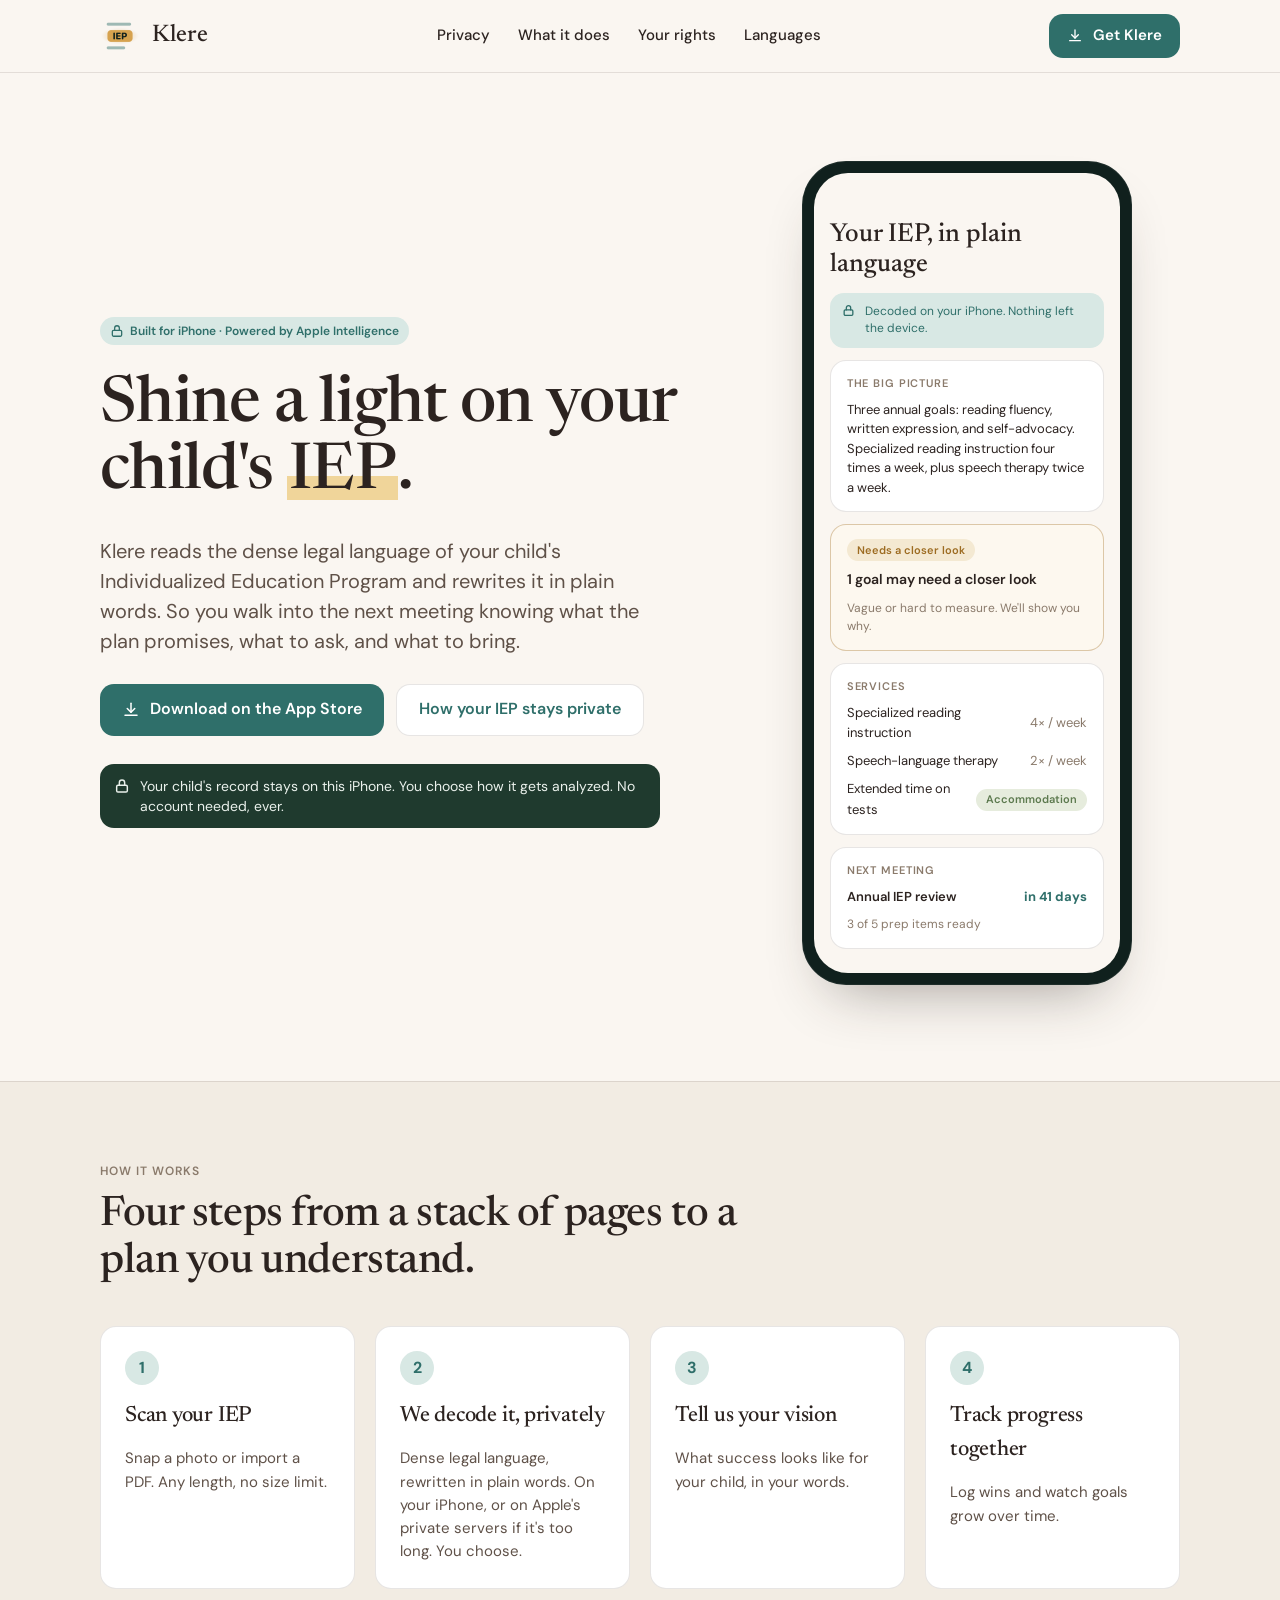
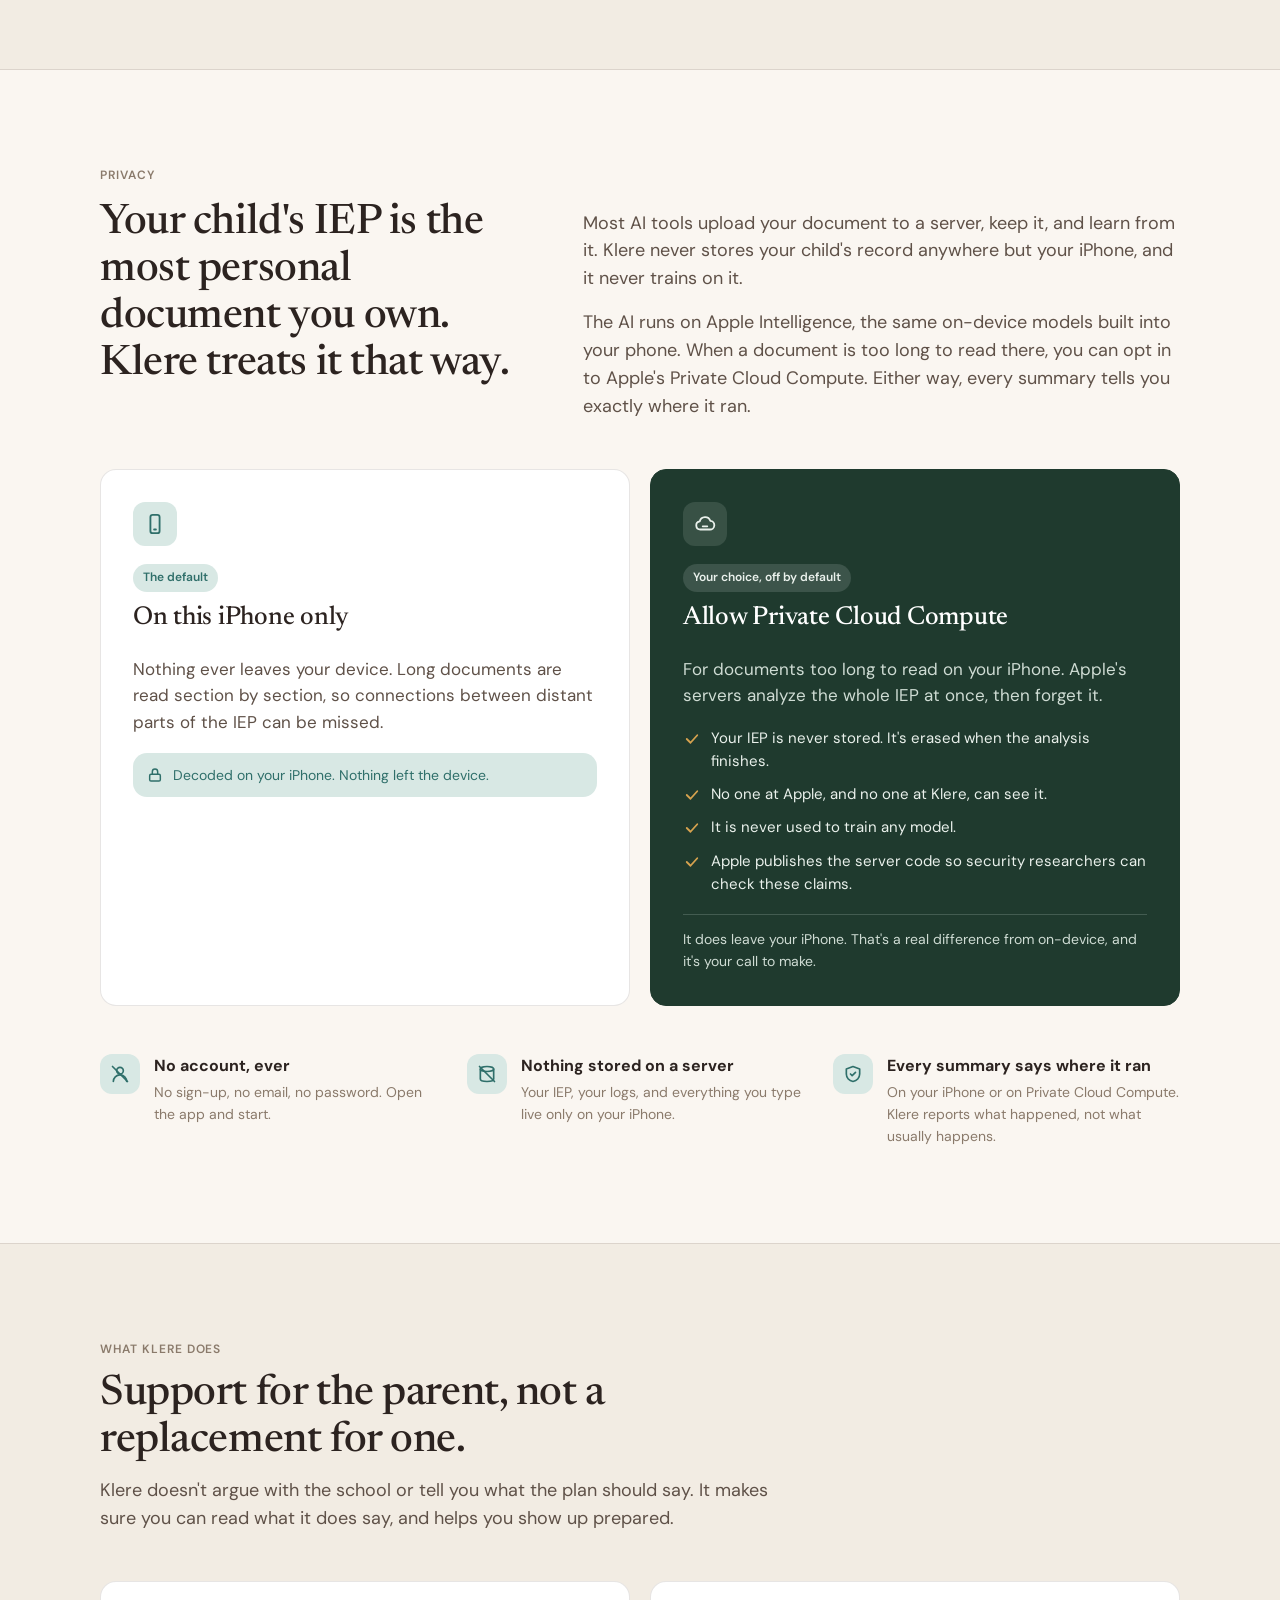
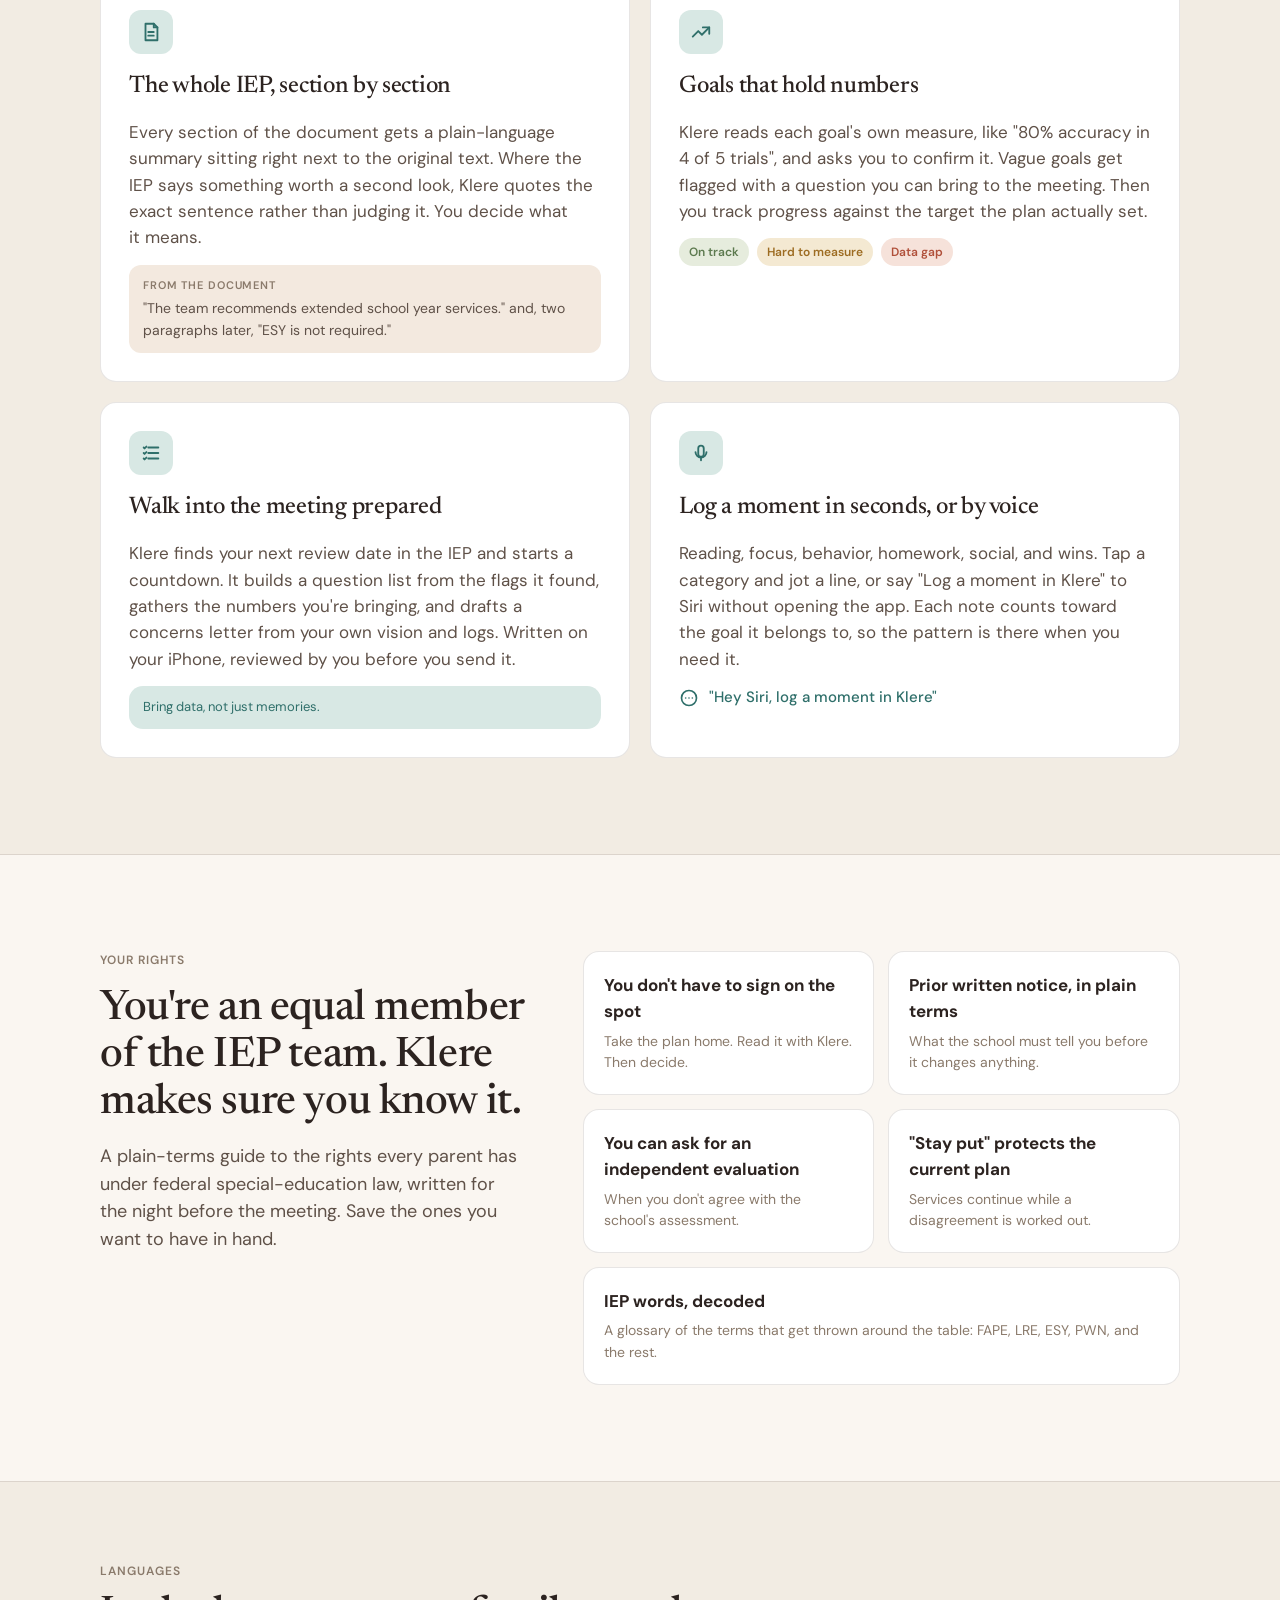
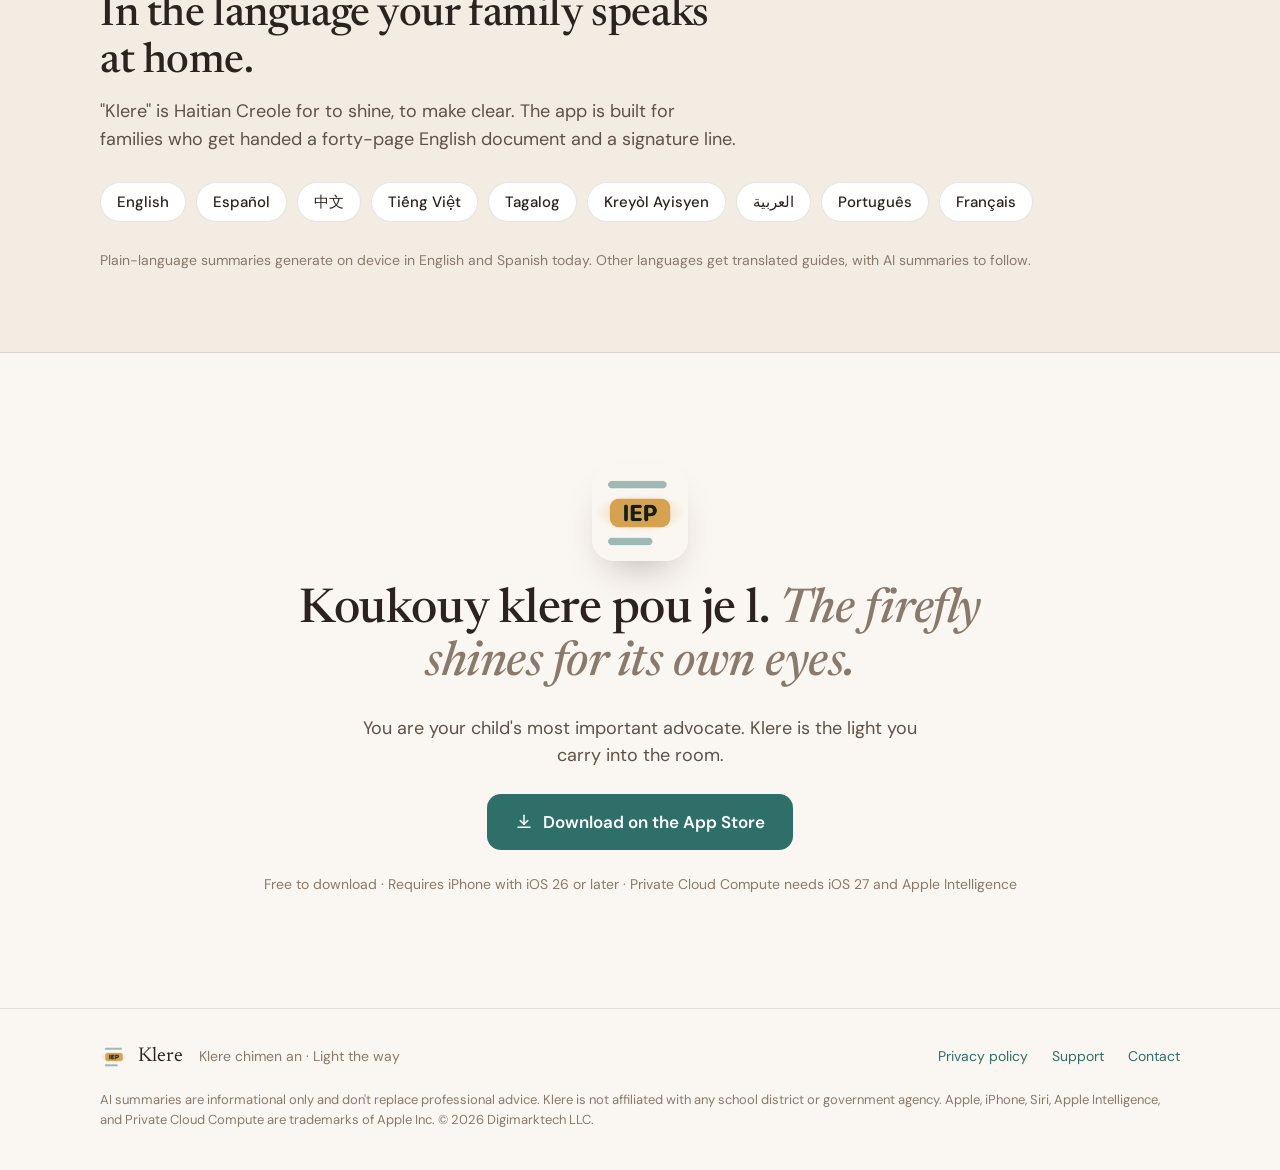
==== commit 0010636c: "Name Digimarktech LLC in the site footers Co-Authored-By: Claude Fable 5.1 <noreply@anthropic.com>" ====
--- a/index.html
+++ b/index.html
@@ -355,7 +355,7 @@
           <a href="mailto:marc@digimarktech.com?subject=Klere">Contact</a>
         </div>
       </div>
-      <p class="fine" style="font-size: 13px;">AI summaries are informational only and don't replace professional advice. Klere is not affiliated with any school district or government agency. Apple, iPhone, Siri, Apple Intelligence, and Private Cloud Compute are trademarks of Apple Inc. © 2026 [YOUR COMPANY NAME].</p>
+      <p class="fine" style="font-size: 13px;">AI summaries are informational only and don't replace professional advice. Klere is not affiliated with any school district or government agency. Apple, iPhone, Siri, Apple Intelligence, and Private Cloud Compute are trademarks of Apple Inc. © 2026 Digimarktech LLC.</p>
     </div>
   </footer>
 
